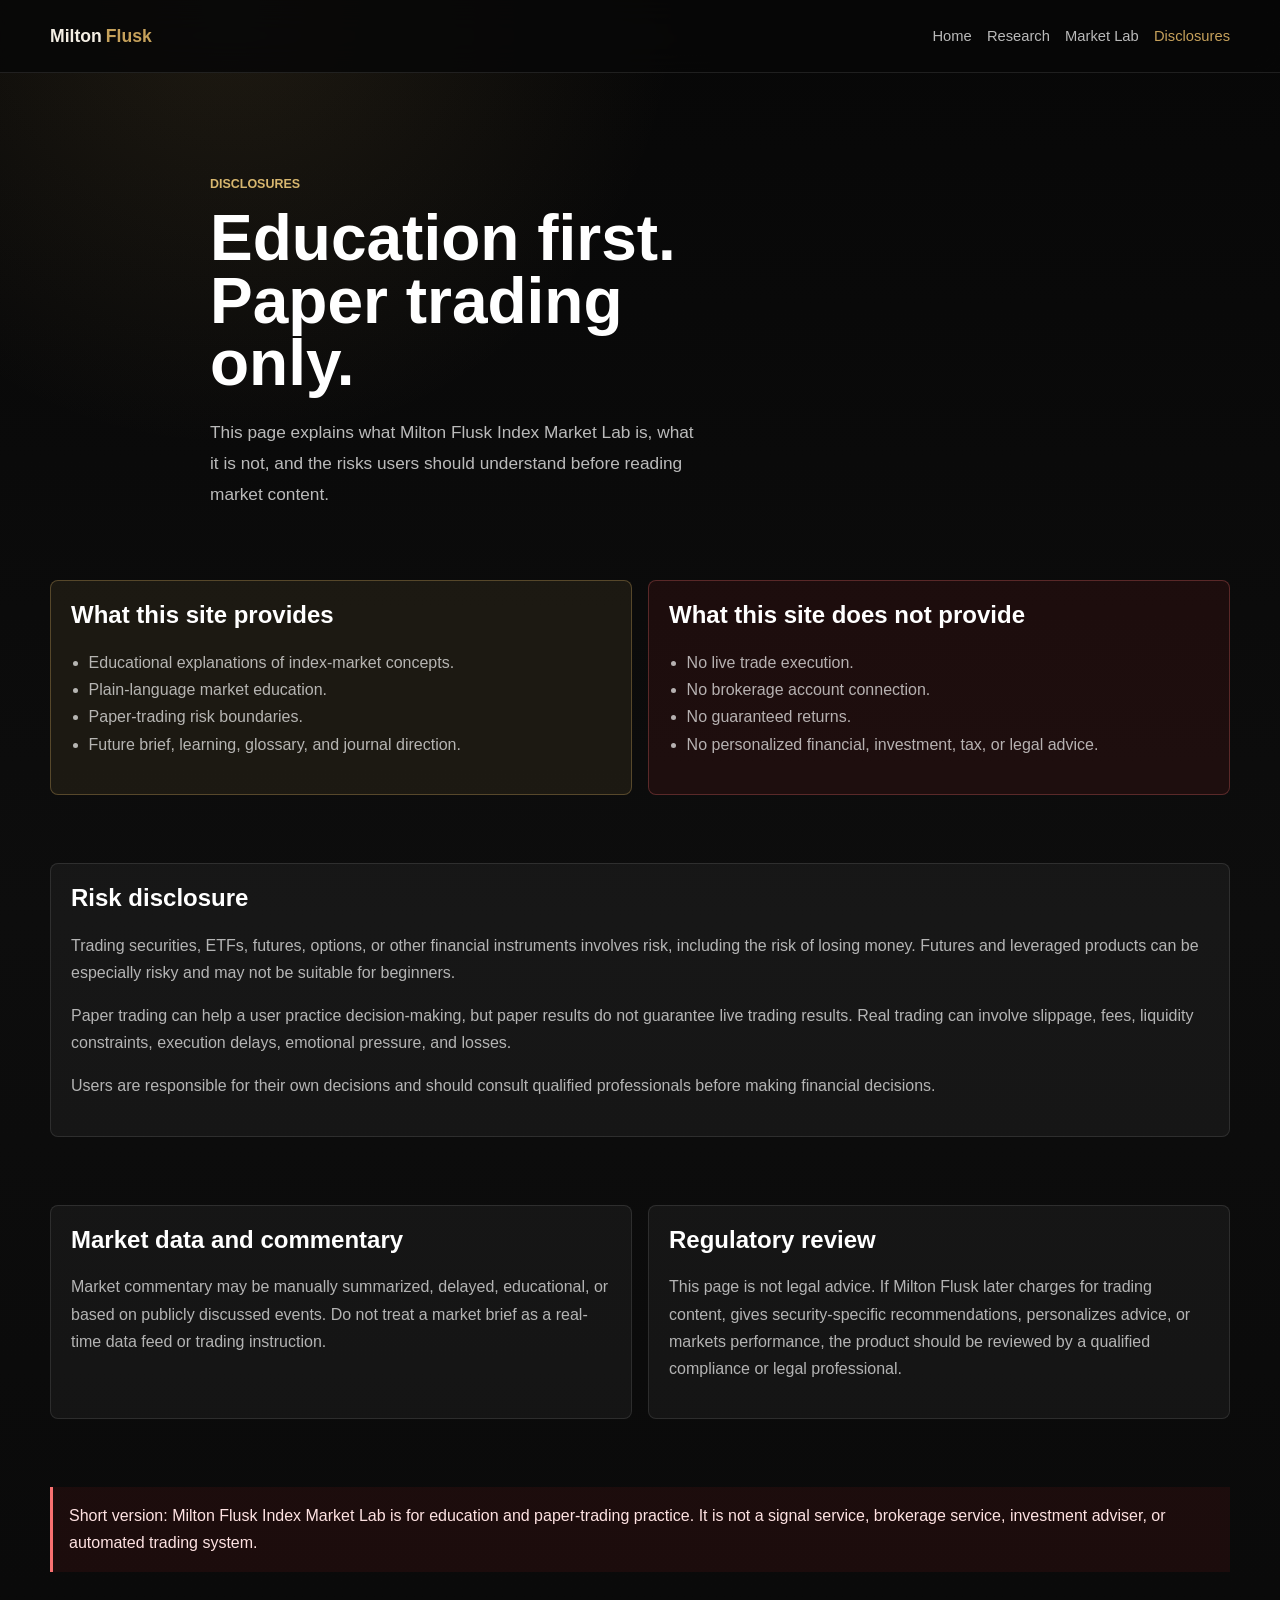
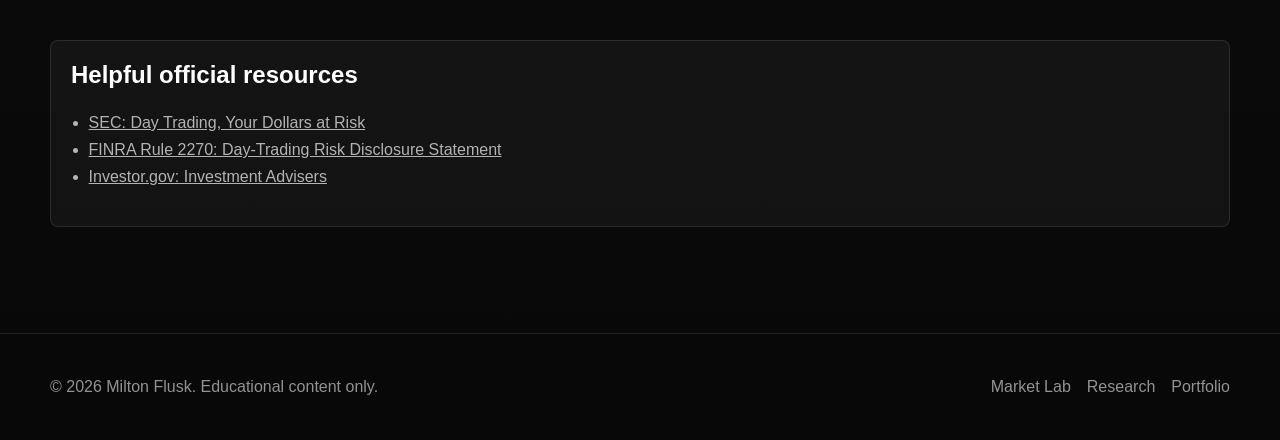
==== disclosures/index.html @ e3eb8517 "Add phase 1 brand, research, and market lab pages" ====
<!DOCTYPE html>
<html lang="en">

<head>
    <meta charset="UTF-8" />
    <meta name="viewport" content="width=device-width, initial-scale=1.0" />
    <title>Disclosures | Milton Flusk</title>
    <meta name="description"
        content="Education, risk, paper-trading, and investment-advice disclosures for Milton Flusk Index Market Lab." />
    <link rel="stylesheet" href="../css/style.css" />
</head>

<body class="trading-body">
    <header class="trading-header">
        <div class="trading-shell trading-nav">
            <a class="trading-brand" href="../index.html">Milton<span>Flusk</span></a>
            <nav class="trading-links" aria-label="Index Market Lab navigation">
                <a href="../index.html">Home</a>
                <a href="../research/index.html">Research</a>
                <a href="../market-lab/index.html">Market Lab</a>
                <a href="../disclosures/index.html" aria-current="page">Disclosures</a>
            </nav>
        </div>
    </header>

    <main class="trading-main">
        <section class="trading-shell trading-hero trading-hero-single">
            <div>
                <p class="eyebrow">Disclosures</p>
                <h1 class="trading-title">Education first. Paper trading only.</h1>
                <p class="trading-subtitle">
                    This page explains what Milton Flusk Index Market Lab is, what it is not, and the risks users
                    should understand before reading market content.
                </p>
            </div>
        </section>

        <section class="trading-shell trade-section">
            <div class="trade-grid two">
                <article class="trade-panel accent">
                    <h2>What this site provides</h2>
                    <ul>
                        <li>Educational explanations of index-market concepts.</li>
                        <li>Plain-language market education.</li>
                        <li>Paper-trading risk boundaries.</li>
                        <li>Future brief, learning, glossary, and journal direction.</li>
                    </ul>
                </article>

                <article class="trade-panel red">
                    <h2>What this site does not provide</h2>
                    <ul>
                        <li>No live trade execution.</li>
                        <li>No brokerage account connection.</li>
                        <li>No guaranteed returns.</li>
                        <li>No personalized financial, investment, tax, or legal advice.</li>
                    </ul>
                </article>
            </div>
        </section>

        <section class="trading-shell trade-section">
            <div class="trade-panel">
                <h2>Risk disclosure</h2>
                <p>
                    Trading securities, ETFs, futures, options, or other financial instruments involves risk, including
                    the risk of losing money. Futures and leveraged products can be especially risky and may not be
                    suitable for beginners.
                </p>
                <p>
                    Paper trading can help a user practice decision-making, but paper results do not guarantee live
                    trading results. Real trading can involve slippage, fees, liquidity constraints, execution delays,
                    emotional pressure, and losses.
                </p>
                <p>
                    Users are responsible for their own decisions and should consult qualified professionals before
                    making financial decisions.
                </p>
            </div>
        </section>

        <section class="trading-shell trade-section">
            <div class="trade-grid two">
                <article class="trade-panel">
                    <h2>Market data and commentary</h2>
                    <p>
                        Market commentary may be manually summarized, delayed, educational, or based on publicly
                        discussed events. Do not treat a market brief as a real-time data feed or trading instruction.
                    </p>
                </article>

                <article class="trade-panel">
                    <h2>Regulatory review</h2>
                    <p>
                        This page is not legal advice. If Milton Flusk later charges for trading content, gives
                        security-specific recommendations, personalizes advice, or markets performance, the product
                        should be reviewed by a qualified compliance or legal professional.
                    </p>
                </article>
            </div>
        </section>

        <section class="trading-shell trade-section">
            <div class="risk-note">
                Short version: Milton Flusk Index Market Lab is for education and paper-trading practice. It is not a
                signal service, brokerage service, investment adviser, or automated trading system.
            </div>
        </section>

        <section class="trading-shell trade-section">
            <div class="trade-panel">
                <h2>Helpful official resources</h2>
                <ul>
                    <li><a href="https://www.sec.gov/about/reports-publications/investor-publications/day-trading-your-dollars-at-risk" target="_blank" rel="noreferrer">SEC: Day Trading, Your Dollars at Risk</a></li>
                    <li><a href="https://www.finra.org/rules-guidance/rulebooks/finra-rules/2270" target="_blank" rel="noreferrer">FINRA Rule 2270: Day-Trading Risk Disclosure Statement</a></li>
                    <li><a href="https://www.investor.gov/introduction-investing/getting-started/working-investment-professional/investment-advisers" target="_blank" rel="noreferrer">Investor.gov: Investment Advisers</a></li>
                </ul>
            </div>
        </section>
    </main>

    <footer class="trading-footer">
        <div class="trading-shell trading-footer-inner">
            <p>© 2026 Milton Flusk. Educational content only.</p>
            <nav aria-label="Footer navigation">
                <a href="../market-lab/index.html">Market Lab</a>
                <a href="../research/index.html">Research</a>
                <a href="../portfolio/index.html">Portfolio</a>
            </nav>
        </div>
    </footer>

    <script src="../js/script.js"></script>
</body>

</html>
---- css/style.css ----
/* Milton Flusk Website - Shared Styles */

:root {
    --gold: #c6a15b;
    --gold-light: #d8b76f;
    --black: #0b0b0b;
    --dark: #101010;
}

* {
    box-sizing: border-box;
}

html {
    scroll-behavior: smooth;
}

body {
    font-family: "Inter", Arial, sans-serif;
}

/* Better text selection */
::selection {
    background: var(--gold);
    color: #000;
}

/* Links */
a {
    transition: 0.2s ease;
}

/* Form fields */
input,
textarea,
select {
    font-family: inherit;
}

input::placeholder,
textarea::placeholder {
    color: rgba(255, 255, 255, 0.35);
}

/* Focus state */
input:focus,
textarea:focus,
select:focus {
    box-shadow: 0 0 0 3px rgba(198, 161, 91, 0.15);
}

/* Simple fade-in animation */
.fade-in {
    opacity: 0;
    transform: translateY(20px);
    transition: 0.7s ease;
}

.fade-in.show {
    opacity: 1;
    transform: translateY(0);
}

/* Mobile spacing helper */
@media (max-width: 768px) {
    h1 {
        font-size: 2.5rem !important;
        line-height: 1.1 !important;
    }

    h2 {
        font-size: 2rem !important;
        line-height: 1.15 !important;
    }

    header nav {
        display: none;
    }
}

#chatbot {
    position: fixed;
    right: 22px;
    bottom: 22px;
    z-index: 9999;
    font-family: 'DM Sans', sans-serif;
}

#chatbotToggle {
    background: var(--gold);
    color: #000;
    border: none;
    padding: 0.85rem 1.2rem;
    font-weight: 700;
    letter-spacing: 0.08em;
    text-transform: uppercase;
    cursor: pointer;
}

#chatbotBox {
    display: none;
    width: 330px;
    height: 430px;
    margin-bottom: 12px;
    background: #080808;
    border: 1px solid rgba(198, 161, 91, 0.35);
}

#chatbotBox.open {
    display: flex;
    flex-direction: column;
}

#chatbotHeader {
    padding: 1rem;
    background: rgba(198, 161, 91, 0.12);
    color: var(--gold);
    font-weight: 700;
}

#chatbotMessages {
    flex: 1;
    padding: 1rem;
    overflow-y: auto;
    font-size: 0.85rem;
    line-height: 1.6;
    color: rgba(255, 255, 255, 0.75);
}

#chatbotInputArea {
    display: flex;
    border-top: 1px solid rgba(255, 255, 255, 0.08);
}

#chatbotInput {
    flex: 1;
    padding: 0.85rem;
    background: #111;
    border: none;
    color: #fff;
    outline: none;
}

#chatbotSend {
    background: var(--gold);
    color: #000;
    border: none;
    padding: 0 1rem;
    font-weight: 700;
    cursor: pointer;
}

/* Research, Market Lab, and disclosure pages */
.trading-body {
    min-height: 100vh;
    margin: 0;
    background:
        radial-gradient(circle at 18% 0%, rgba(198, 161, 91, 0.12), transparent 28rem),
        linear-gradient(180deg, #070707 0%, #0d0d0d 45%, #080808 100%);
    color: #f4efe4;
    font-family: "Inter", "DM Sans", Arial, sans-serif;
}

.trading-body a {
    color: inherit;
}

.trading-shell {
    width: min(1180px, calc(100% - 32px));
    margin: 0 auto;
}

.trading-header {
    position: sticky;
    top: 0;
    z-index: 50;
    border-bottom: 1px solid rgba(255, 255, 255, 0.1);
    background: rgba(7, 7, 7, 0.88);
    backdrop-filter: blur(16px);
}

.trading-nav {
    display: flex;
    align-items: center;
    justify-content: space-between;
    min-height: 72px;
    gap: 1.5rem;
}

.trading-brand {
    display: inline-flex;
    align-items: baseline;
    gap: 0.25rem;
    color: #fff;
    font-size: 1.1rem;
    font-weight: 800;
    text-decoration: none;
}

.trading-brand span {
    color: var(--gold);
}

.trading-links {
    display: flex;
    flex-wrap: wrap;
    justify-content: flex-end;
    gap: 0.95rem;
    color: rgba(255, 255, 255, 0.72);
    font-size: 0.92rem;
}

.trading-links a {
    text-decoration: none;
}

.trading-links a:hover,
.trading-links a[aria-current="page"] {
    color: var(--gold);
}

.trading-main {
    padding: 56px 0 72px;
}

.trading-hero {
    display: grid;
    grid-template-columns: minmax(0, 1.2fr) minmax(320px, 0.8fr);
    gap: 2rem;
    align-items: stretch;
    padding: 48px 0 36px;
}

.trading-hero-single {
    max-width: 860px;
}

.eyebrow {
    margin: 0 0 1rem;
    color: var(--gold-light);
    font-size: 0.78rem;
    font-weight: 800;
    text-transform: uppercase;
}

.trading-title {
    margin: 0;
    max-width: 900px;
    color: #fff;
    font-size: clamp(2.6rem, 5vw, 5.4rem);
    line-height: 0.98;
}

.trading-subtitle {
    margin: 1.35rem 0 0;
    max-width: 720px;
    color: rgba(255, 255, 255, 0.72);
    font-size: 1.08rem;
    line-height: 1.8;
}

.trading-actions {
    display: flex;
    flex-wrap: wrap;
    gap: 0.85rem;
    margin-top: 1.8rem;
}

.trade-button,
.trade-button-secondary,
.trade-button-danger {
    display: inline-flex;
    align-items: center;
    justify-content: center;
    min-height: 44px;
    padding: 0.85rem 1.15rem;
    border-radius: 8px;
    font-weight: 800;
    text-decoration: none;
    border: 1px solid transparent;
    cursor: pointer;
}

.trade-button {
    background: var(--gold);
    color: #050505;
}

.trade-button:hover {
    background: var(--gold-light);
}

.trade-button-secondary {
    border-color: rgba(255, 255, 255, 0.18);
    color: #fff;
    background: rgba(255, 255, 255, 0.04);
}

.trade-button-secondary:hover {
    border-color: var(--gold);
    color: var(--gold-light);
}

.trade-button-danger {
    border-color: rgba(248, 113, 113, 0.35);
    color: #fecaca;
    background: rgba(127, 29, 29, 0.2);
}

.trade-section {
    padding: 34px 0;
}

.section-heading {
    display: flex;
    align-items: end;
    justify-content: space-between;
    gap: 1rem;
    margin-bottom: 1.1rem;
}

.section-heading h2 {
    margin: 0;
    color: #fff;
    font-size: clamp(1.7rem, 3vw, 2.5rem);
}

.section-heading p,
.muted {
    color: rgba(255, 255, 255, 0.62);
}

.trade-grid {
    display: grid;
    gap: 1rem;
}

.trade-grid.two {
    grid-template-columns: repeat(2, minmax(0, 1fr));
}

.trade-grid.three {
    grid-template-columns: repeat(3, minmax(0, 1fr));
}

.trade-grid.four {
    grid-template-columns: repeat(4, minmax(0, 1fr));
}

.trade-panel {
    border: 1px solid rgba(255, 255, 255, 0.1);
    border-radius: 8px;
    background: rgba(255, 255, 255, 0.045);
    padding: 1.25rem;
}

.trade-panel h2,
.trade-panel h3 {
    margin-top: 0;
    color: #fff;
}

.trade-panel p,
.trade-panel li {
    color: rgba(255, 255, 255, 0.68);
    line-height: 1.7;
}

.trade-panel ul,
.trade-panel ol {
    padding-left: 1.1rem;
}

.trade-panel.accent {
    border-color: rgba(198, 161, 91, 0.34);
    background: rgba(198, 161, 91, 0.09);
}

.trade-panel.green {
    border-color: rgba(74, 222, 128, 0.28);
    background: rgba(20, 83, 45, 0.16);
}

.trade-panel.red {
    border-color: rgba(248, 113, 113, 0.28);
    background: rgba(127, 29, 29, 0.16);
}

.stat-strip {
    display: grid;
    grid-template-columns: repeat(4, minmax(0, 1fr));
    gap: 1rem;
    margin-top: 1rem;
}

.stat-tile {
    border-left: 3px solid var(--gold);
    background: rgba(255, 255, 255, 0.045);
    padding: 1rem;
}

.stat-tile strong {
    display: block;
    color: #fff;
    font-size: 1.35rem;
}

.stat-tile span {
    color: rgba(255, 255, 255, 0.62);
    font-size: 0.88rem;
}

.status-chip {
    display: inline-flex;
    align-items: center;
    min-height: 30px;
    padding: 0.3rem 0.65rem;
    border-radius: 999px;
    background: rgba(198, 161, 91, 0.16);
    color: var(--gold-light);
    font-size: 0.82rem;
    font-weight: 800;
}

.status-chip.green {
    background: rgba(22, 101, 52, 0.3);
    color: #bbf7d0;
}

.status-chip.red {
    background: rgba(127, 29, 29, 0.3);
    color: #fecaca;
}

.risk-note {
    border-left: 3px solid #f87171;
    background: rgba(127, 29, 29, 0.16);
    color: #fee2e2;
    padding: 1rem;
    line-height: 1.65;
}

.field-group {
    display: grid;
    gap: 0.45rem;
}

.field-group.full {
    grid-column: 1 / -1;
}

.field-group label {
    color: rgba(255, 255, 255, 0.76);
    font-weight: 800;
}

.field-group input,
.field-group select,
.field-group textarea {
    width: 100%;
    border: 1px solid rgba(255, 255, 255, 0.14);
    border-radius: 8px;
    background: rgba(0, 0, 0, 0.24);
    color: #fff;
    padding: 0.85rem 0.95rem;
    outline: none;
}

.field-group textarea {
    min-height: 108px;
    resize: vertical;
}

.field-group input:focus,
.field-group select:focus,
.field-group textarea:focus {
    border-color: var(--gold);
    box-shadow: 0 0 0 3px rgba(198, 161, 91, 0.16);
}

.trading-footer {
    border-top: 1px solid rgba(255, 255, 255, 0.1);
    padding: 28px 0;
    color: rgba(255, 255, 255, 0.56);
}

.trading-footer-inner {
    display: flex;
    flex-wrap: wrap;
    align-items: center;
    justify-content: space-between;
    gap: 1rem;
}

.trading-footer nav {
    display: flex;
    flex-wrap: wrap;
    gap: 1rem;
}

.trading-footer a {
    text-decoration: none;
}

.trading-footer a:hover {
    color: var(--gold-light);
}

@media (max-width: 920px) {
    .trading-hero,
    .trade-grid.two,
    .trade-grid.three,
    .trade-grid.four,
    .stat-strip {
        grid-template-columns: 1fr;
    }

    .trading-nav {
        align-items: flex-start;
        flex-direction: column;
        padding: 1rem 0;
    }

    .trading-links {
        justify-content: flex-start;
    }
}

@media (max-width: 640px) {
    .trading-shell {
        width: min(100% - 22px, 1180px);
    }

    .trading-title {
        font-size: 2.45rem;
    }

    .section-heading {
        align-items: flex-start;
        flex-direction: column;
    }

}
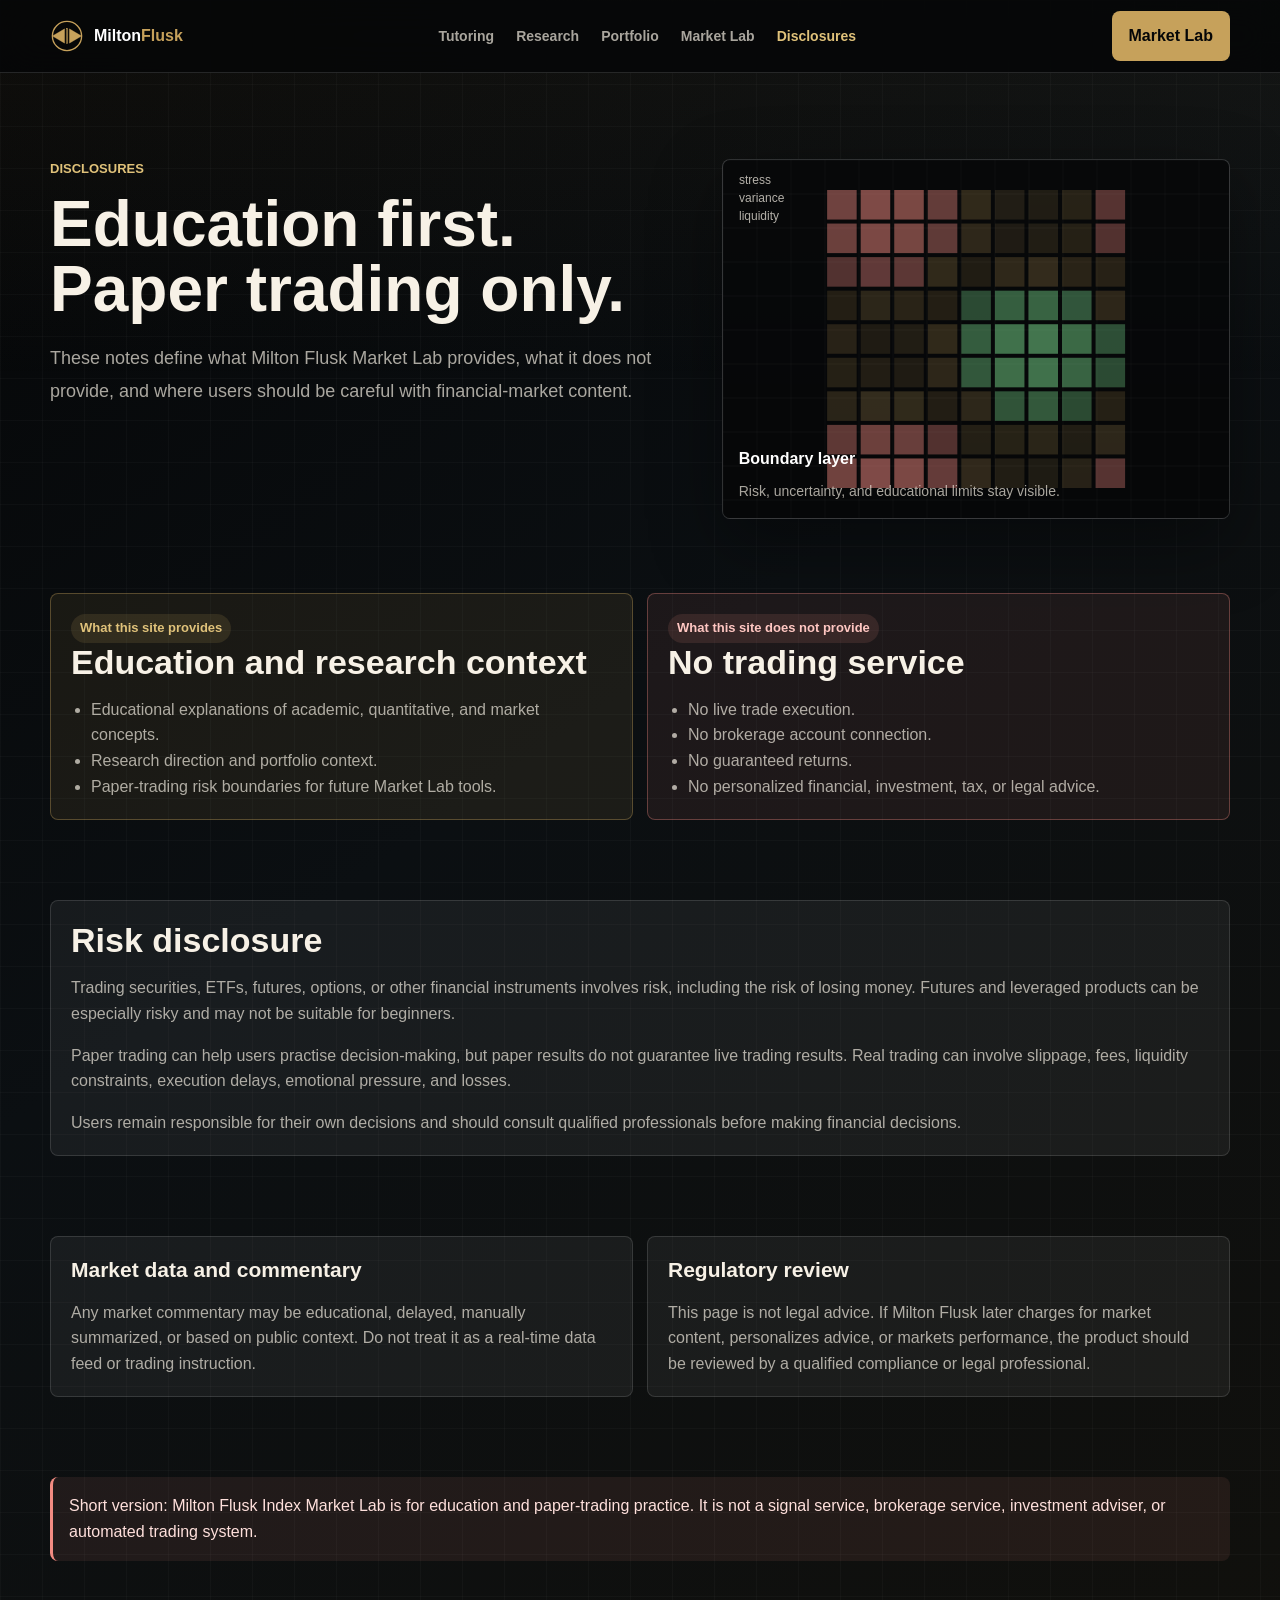
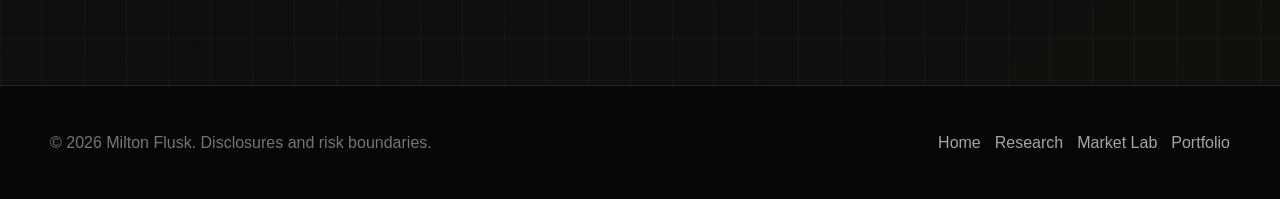
==== commit 1dfe3c2a: "Redesign site with live quant graphics" ====
--- a/disclosures/index.html
+++ b/disclosures/index.html
@@ -10,45 +10,64 @@
     <link rel="stylesheet" href="../css/style.css" />
 </head>
 
-<body class="trading-body">
-    <header class="trading-header">
-        <div class="trading-shell trading-nav">
-            <a class="trading-brand" href="../index.html">Milton<span>Flusk</span></a>
-            <nav class="trading-links" aria-label="Index Market Lab navigation">
-                <a href="../index.html">Home</a>
+<body>
+    <header class="site-header">
+        <div class="shell site-nav">
+            <a class="brand" href="../index.html" aria-label="Milton Flusk home">
+                <svg class="brand-mark" viewBox="0 0 100 100" aria-hidden="true" focusable="false">
+                    <circle class="mark-ring" cx="50" cy="50" r="43"></circle>
+                    <polygon class="mark-left" points="7,50 43,29 43,71"></polygon>
+                    <polygon class="mark-right" points="93,50 57,29 57,71"></polygon>
+                    <rect class="mark-line" x="49" y="27" width="2.5" height="46"></rect>
+                </svg>
+                <span>Milton<span>Flusk</span></span>
+            </a>
+            <nav class="nav-links" data-nav-links aria-label="Primary navigation">
+                <a href="../tutoring/index.html">Tutoring</a>
                 <a href="../research/index.html">Research</a>
+                <a href="../portfolio/index.html">Portfolio</a>
                 <a href="../market-lab/index.html">Market Lab</a>
                 <a href="../disclosures/index.html" aria-current="page">Disclosures</a>
             </nav>
+            <a class="nav-cta" href="../market-lab/index.html">Market Lab</a>
+            <button class="mobile-toggle" type="button" data-mobile-toggle aria-expanded="false"
+                aria-label="Toggle navigation"><span></span><span></span><span></span></button>
         </div>
     </header>
 
-    <main class="trading-main">
-        <section class="trading-shell trading-hero trading-hero-single">
-            <div>
+    <main class="page-main">
+        <section class="shell hero compact">
+            <div class="hero-copy">
                 <p class="eyebrow">Disclosures</p>
-                <h1 class="trading-title">Education first. Paper trading only.</h1>
-                <p class="trading-subtitle">
-                    This page explains what Milton Flusk Index Market Lab is, what it is not, and the risks users
-                    should understand before reading market content.
+                <h1>Education first. Paper trading only.</h1>
+                <p class="lead">
+                    These notes define what Milton Flusk Market Lab provides, what it does not provide, and where users
+                    should be careful with financial-market content.
                 </p>
+            </div>
+            <div class="graphic-panel" aria-label="Animated disclosure risk graphic">
+                <canvas data-live-graphic="risk"></canvas>
+                <div class="graphic-overlay">
+                    <p class="graphic-title">Boundary layer</p>
+                    <p class="graphic-caption">Risk, uncertainty, and educational limits stay visible.</p>
+                </div>
             </div>
         </section>
 
-        <section class="trading-shell trade-section">
-            <div class="trade-grid two">
-                <article class="trade-panel accent">
-                    <h2>What this site provides</h2>
+        <section class="shell section">
+            <div class="grid two">
+                <article class="panel accent">
+                    <span class="tag">What this site provides</span>
+                    <h2>Education and research context</h2>
                     <ul>
-                        <li>Educational explanations of index-market concepts.</li>
-                        <li>Plain-language market education.</li>
-                        <li>Paper-trading risk boundaries.</li>
-                        <li>Future brief, learning, glossary, and journal direction.</li>
+                        <li>Educational explanations of academic, quantitative, and market concepts.</li>
+                        <li>Research direction and portfolio context.</li>
+                        <li>Paper-trading risk boundaries for future Market Lab tools.</li>
                     </ul>
                 </article>
-
-                <article class="trade-panel red">
-                    <h2>What this site does not provide</h2>
+                <article class="panel red">
+                    <span class="tag red">What this site does not provide</span>
+                    <h2>No trading service</h2>
                     <ul>
                         <li>No live trade execution.</li>
                         <li>No brokerage account connection.</li>
@@ -59,8 +78,8 @@
             </div>
         </section>
 
-        <section class="trading-shell trade-section">
-            <div class="trade-panel">
+        <section class="shell section">
+            <div class="panel">
                 <h2>Risk disclosure</h2>
                 <p>
                     Trading securities, ETFs, futures, options, or other financial instruments involves risk, including
@@ -68,63 +87,52 @@
                     suitable for beginners.
                 </p>
                 <p>
-                    Paper trading can help a user practice decision-making, but paper results do not guarantee live
+                    Paper trading can help users practise decision-making, but paper results do not guarantee live
                     trading results. Real trading can involve slippage, fees, liquidity constraints, execution delays,
                     emotional pressure, and losses.
                 </p>
                 <p>
-                    Users are responsible for their own decisions and should consult qualified professionals before
+                    Users remain responsible for their own decisions and should consult qualified professionals before
                     making financial decisions.
                 </p>
             </div>
         </section>
 
-        <section class="trading-shell trade-section">
-            <div class="trade-grid two">
-                <article class="trade-panel">
-                    <h2>Market data and commentary</h2>
+        <section class="shell section">
+            <div class="grid two">
+                <article class="panel">
+                    <h3>Market data and commentary</h3>
                     <p>
-                        Market commentary may be manually summarized, delayed, educational, or based on publicly
-                        discussed events. Do not treat a market brief as a real-time data feed or trading instruction.
+                        Any market commentary may be educational, delayed, manually summarized, or based on public
+                        context. Do not treat it as a real-time data feed or trading instruction.
                     </p>
                 </article>
-
-                <article class="trade-panel">
-                    <h2>Regulatory review</h2>
+                <article class="panel">
+                    <h3>Regulatory review</h3>
                     <p>
-                        This page is not legal advice. If Milton Flusk later charges for trading content, gives
-                        security-specific recommendations, personalizes advice, or markets performance, the product
-                        should be reviewed by a qualified compliance or legal professional.
+                        This page is not legal advice. If Milton Flusk later charges for market content, personalizes
+                        advice, or markets performance, the product should be reviewed by a qualified compliance or
+                        legal professional.
                     </p>
                 </article>
             </div>
         </section>
 
-        <section class="trading-shell trade-section">
-            <div class="risk-note">
+        <section class="shell section">
+            <div class="notice">
                 Short version: Milton Flusk Index Market Lab is for education and paper-trading practice. It is not a
                 signal service, brokerage service, investment adviser, or automated trading system.
             </div>
         </section>
-
-        <section class="trading-shell trade-section">
-            <div class="trade-panel">
-                <h2>Helpful official resources</h2>
-                <ul>
-                    <li><a href="https://www.sec.gov/about/reports-publications/investor-publications/day-trading-your-dollars-at-risk" target="_blank" rel="noreferrer">SEC: Day Trading, Your Dollars at Risk</a></li>
-                    <li><a href="https://www.finra.org/rules-guidance/rulebooks/finra-rules/2270" target="_blank" rel="noreferrer">FINRA Rule 2270: Day-Trading Risk Disclosure Statement</a></li>
-                    <li><a href="https://www.investor.gov/introduction-investing/getting-started/working-investment-professional/investment-advisers" target="_blank" rel="noreferrer">Investor.gov: Investment Advisers</a></li>
-                </ul>
-            </div>
-        </section>
     </main>
 
-    <footer class="trading-footer">
-        <div class="trading-shell trading-footer-inner">
-            <p>© 2026 Milton Flusk. Educational content only.</p>
-            <nav aria-label="Footer navigation">
+    <footer class="site-footer">
+        <div class="shell footer-inner">
+            <p>© 2026 Milton Flusk. Disclosures and risk boundaries.</p>
+            <nav class="footer-links" aria-label="Footer navigation">
+                <a href="../index.html">Home</a>
+                <a href="../research/index.html">Research</a>
                 <a href="../market-lab/index.html">Market Lab</a>
-                <a href="../research/index.html">Research</a>
                 <a href="../portfolio/index.html">Portfolio</a>
             </nav>
         </div>
--- a/css/style.css
+++ b/css/style.css
@@ -1,10 +1,23 @@
-/* Milton Flusk Website - Shared Styles */
+/* Milton Flusk Website - Unified Quant Brand System */
 
 :root {
+    --ink: #050607;
+    --ink-2: #0b0f12;
+    --panel: rgba(255, 255, 255, 0.055);
+    --panel-2: rgba(255, 255, 255, 0.085);
+    --line: rgba(255, 255, 255, 0.13);
+    --line-strong: rgba(198, 161, 91, 0.42);
+    --text: #f7f1e6;
+    --muted: rgba(247, 241, 230, 0.68);
+    --soft: rgba(247, 241, 230, 0.48);
     --gold: #c6a15b;
-    --gold-light: #d8b76f;
-    --black: #0b0b0b;
-    --dark: #101010;
+    --gold-2: #e0c27a;
+    --teal: #64d2c8;
+    --green: #7ddf91;
+    --red: #f28b82;
+    --blue: #8ab4f8;
+    --radius: 8px;
+    --shadow: 0 24px 70px rgba(0, 0, 0, 0.38);
 }
 
 * {
@@ -16,528 +29,779 @@
 }
 
 body {
-    font-family: "Inter", Arial, sans-serif;
-}
-
-/* Better text selection */
+    margin: 0;
+    min-height: 100vh;
+    background:
+        linear-gradient(rgba(255, 255, 255, 0.024) 1px, transparent 1px),
+        linear-gradient(90deg, rgba(255, 255, 255, 0.024) 1px, transparent 1px),
+        linear-gradient(145deg, #050607 0%, #0b0f12 42%, #11100c 100%);
+    background-size: 42px 42px, 42px 42px, auto;
+    color: var(--text);
+    font-family: Inter, "DM Sans", Arial, sans-serif;
+    line-height: 1.6;
+    overflow-x: hidden;
+}
+
+body::before {
+    content: "";
+    position: fixed;
+    inset: 0;
+    pointer-events: none;
+    background: linear-gradient(180deg, rgba(198, 161, 91, 0.06), transparent 24rem);
+    z-index: -1;
+}
+
 ::selection {
     background: var(--gold);
-    color: #000;
-}
-
-/* Links */
+    color: #050607;
+}
+
 a {
-    transition: 0.2s ease;
-}
-
-/* Form fields */
+    color: inherit;
+    transition: color 0.2s ease, border-color 0.2s ease, background 0.2s ease, transform 0.2s ease;
+}
+
+button,
 input,
 textarea,
 select {
-    font-family: inherit;
-}
-
-input::placeholder,
-textarea::placeholder {
-    color: rgba(255, 255, 255, 0.35);
-}
-
-/* Focus state */
-input:focus,
-textarea:focus,
-select:focus {
-    box-shadow: 0 0 0 3px rgba(198, 161, 91, 0.15);
-}
-
-/* Simple fade-in animation */
-.fade-in {
-    opacity: 0;
-    transform: translateY(20px);
-    transition: 0.7s ease;
-}
-
-.fade-in.show {
-    opacity: 1;
-    transform: translateY(0);
-}
-
-/* Mobile spacing helper */
-@media (max-width: 768px) {
-    h1 {
-        font-size: 2.5rem !important;
-        line-height: 1.1 !important;
-    }
-
-    h2 {
-        font-size: 2rem !important;
-        line-height: 1.15 !important;
-    }
-
-    header nav {
-        display: none;
-    }
-}
-
-#chatbot {
-    position: fixed;
-    right: 22px;
-    bottom: 22px;
-    z-index: 9999;
-    font-family: 'DM Sans', sans-serif;
-}
-
-#chatbotToggle {
-    background: var(--gold);
-    color: #000;
-    border: none;
-    padding: 0.85rem 1.2rem;
-    font-weight: 700;
-    letter-spacing: 0.08em;
-    text-transform: uppercase;
-    cursor: pointer;
-}
-
-#chatbotBox {
-    display: none;
-    width: 330px;
-    height: 430px;
-    margin-bottom: 12px;
-    background: #080808;
-    border: 1px solid rgba(198, 161, 91, 0.35);
-}
-
-#chatbotBox.open {
-    display: flex;
-    flex-direction: column;
-}
-
-#chatbotHeader {
-    padding: 1rem;
-    background: rgba(198, 161, 91, 0.12);
-    color: var(--gold);
-    font-weight: 700;
-}
-
-#chatbotMessages {
-    flex: 1;
-    padding: 1rem;
-    overflow-y: auto;
-    font-size: 0.85rem;
-    line-height: 1.6;
-    color: rgba(255, 255, 255, 0.75);
-}
-
-#chatbotInputArea {
-    display: flex;
-    border-top: 1px solid rgba(255, 255, 255, 0.08);
-}
-
-#chatbotInput {
-    flex: 1;
-    padding: 0.85rem;
-    background: #111;
-    border: none;
-    color: #fff;
-    outline: none;
-}
-
-#chatbotSend {
-    background: var(--gold);
-    color: #000;
-    border: none;
-    padding: 0 1rem;
-    font-weight: 700;
-    cursor: pointer;
-}
-
-/* Research, Market Lab, and disclosure pages */
-.trading-body {
-    min-height: 100vh;
-    margin: 0;
-    background:
-        radial-gradient(circle at 18% 0%, rgba(198, 161, 91, 0.12), transparent 28rem),
-        linear-gradient(180deg, #070707 0%, #0d0d0d 45%, #080808 100%);
-    color: #f4efe4;
-    font-family: "Inter", "DM Sans", Arial, sans-serif;
-}
-
-.trading-body a {
-    color: inherit;
-}
-
-.trading-shell {
+    font: inherit;
+}
+
+img,
+canvas {
+    max-width: 100%;
+}
+
+.shell {
     width: min(1180px, calc(100% - 32px));
     margin: 0 auto;
 }
 
-.trading-header {
+.site-header {
     position: sticky;
     top: 0;
-    z-index: 50;
-    border-bottom: 1px solid rgba(255, 255, 255, 0.1);
-    background: rgba(7, 7, 7, 0.88);
-    backdrop-filter: blur(16px);
-}
-
-.trading-nav {
+    z-index: 80;
+    border-bottom: 1px solid var(--line);
+    background: rgba(5, 6, 7, 0.86);
+    backdrop-filter: blur(18px);
+}
+
+.site-nav {
+    min-height: 72px;
     display: flex;
     align-items: center;
     justify-content: space-between;
-    min-height: 72px;
-    gap: 1.5rem;
-}
-
-.trading-brand {
+    gap: 20px;
+}
+
+.brand {
     display: inline-flex;
-    align-items: baseline;
-    gap: 0.25rem;
+    align-items: center;
+    gap: 10px;
+    text-decoration: none;
+    font-weight: 850;
     color: #fff;
-    font-size: 1.1rem;
-    font-weight: 800;
+}
+
+.brand-mark {
+    width: 34px;
+    height: 34px;
+    flex: 0 0 34px;
+}
+
+.brand-mark .mark-ring {
+    fill: transparent;
+    stroke: var(--gold);
+    stroke-width: 4;
+}
+
+.brand-mark .mark-left,
+.brand-mark .mark-right,
+.brand-mark .mark-line {
+    fill: var(--gold);
+    stroke: var(--gold);
+}
+
+.brand span span {
+    color: var(--gold);
+}
+
+.nav-links {
+    display: flex;
+    align-items: center;
+    justify-content: flex-end;
+    gap: 14px;
+    flex-wrap: wrap;
+}
+
+.nav-links a {
+    color: var(--muted);
     text-decoration: none;
-}
-
-.trading-brand span {
-    color: var(--gold);
-}
-
-.trading-links {
-    display: flex;
-    flex-wrap: wrap;
-    justify-content: flex-end;
-    gap: 0.95rem;
-    color: rgba(255, 255, 255, 0.72);
-    font-size: 0.92rem;
-}
-
-.trading-links a {
-    text-decoration: none;
-}
-
-.trading-links a:hover,
-.trading-links a[aria-current="page"] {
-    color: var(--gold);
-}
-
-.trading-main {
-    padding: 56px 0 72px;
-}
-
-.trading-hero {
-    display: grid;
-    grid-template-columns: minmax(0, 1.2fr) minmax(320px, 0.8fr);
-    gap: 2rem;
-    align-items: stretch;
-    padding: 48px 0 36px;
-}
-
-.trading-hero-single {
-    max-width: 860px;
-}
-
-.eyebrow {
-    margin: 0 0 1rem;
-    color: var(--gold-light);
-    font-size: 0.78rem;
-    font-weight: 800;
-    text-transform: uppercase;
-}
-
-.trading-title {
-    margin: 0;
-    max-width: 900px;
-    color: #fff;
-    font-size: clamp(2.6rem, 5vw, 5.4rem);
-    line-height: 0.98;
-}
-
-.trading-subtitle {
-    margin: 1.35rem 0 0;
-    max-width: 720px;
-    color: rgba(255, 255, 255, 0.72);
-    font-size: 1.08rem;
-    line-height: 1.8;
-}
-
-.trading-actions {
-    display: flex;
-    flex-wrap: wrap;
-    gap: 0.85rem;
-    margin-top: 1.8rem;
-}
-
-.trade-button,
-.trade-button-secondary,
-.trade-button-danger {
+    font-size: 14px;
+    font-weight: 700;
+    letter-spacing: 0;
+    padding: 8px 4px;
+}
+
+.nav-links a:hover,
+.nav-links a[aria-current="page"] {
+    color: var(--gold-2);
+}
+
+.nav-cta,
+.btn,
+.btn-secondary,
+.btn-danger {
     display: inline-flex;
     align-items: center;
     justify-content: center;
     min-height: 44px;
-    padding: 0.85rem 1.15rem;
-    border-radius: 8px;
-    font-weight: 800;
+    border-radius: var(--radius);
+    padding: 11px 16px;
     text-decoration: none;
+    font-weight: 850;
     border: 1px solid transparent;
     cursor: pointer;
 }
 
-.trade-button {
+.nav-cta,
+.btn {
     background: var(--gold);
-    color: #050505;
-}
-
-.trade-button:hover {
-    background: var(--gold-light);
-}
-
-.trade-button-secondary {
-    border-color: rgba(255, 255, 255, 0.18);
+    color: #050607;
+}
+
+.nav-cta:hover,
+.btn:hover {
+    background: var(--gold-2);
+    transform: translateY(-1px);
+}
+
+.btn-secondary {
+    color: var(--text);
+    border-color: var(--line);
+    background: rgba(255, 255, 255, 0.045);
+}
+
+.btn-secondary:hover {
+    border-color: var(--line-strong);
+    color: var(--gold-2);
+    transform: translateY(-1px);
+}
+
+.btn-danger {
+    color: #ffd7d3;
+    border-color: rgba(242, 139, 130, 0.45);
+    background: rgba(242, 139, 130, 0.12);
+}
+
+.mobile-toggle {
+    display: none;
+    width: 44px;
+    height: 44px;
+    border: 1px solid var(--line);
+    border-radius: var(--radius);
+    background: rgba(255, 255, 255, 0.04);
+    color: var(--text);
+    cursor: pointer;
+}
+
+.mobile-toggle span {
+    display: block;
+    width: 18px;
+    height: 2px;
+    margin: 5px auto;
+    background: currentColor;
+}
+
+.page-main {
+    padding: 42px 0 84px;
+}
+
+.hero {
+    position: relative;
+    display: grid;
+    grid-template-columns: minmax(0, 1.05fr) minmax(360px, 0.95fr);
+    gap: 28px;
+    align-items: stretch;
+    padding: 44px 0 34px;
+}
+
+.hero.compact {
+    grid-template-columns: minmax(0, 0.95fr) minmax(320px, 0.75fr);
+}
+
+.hero-copy {
+    min-width: 0;
+}
+
+.eyebrow {
+    margin: 0 0 12px;
+    color: var(--gold-2);
+    font-size: 13px;
+    font-weight: 850;
+    letter-spacing: 0;
+    text-transform: uppercase;
+}
+
+h1,
+h2,
+h3,
+p {
+    overflow-wrap: anywhere;
+}
+
+h1 {
+    margin: 0;
+    max-width: 860px;
+    font-size: 64px;
+    line-height: 1.02;
+    letter-spacing: 0;
+}
+
+h2 {
+    margin: 0;
+    font-size: 34px;
+    line-height: 1.12;
+    letter-spacing: 0;
+}
+
+h3 {
+    margin: 0;
+    font-size: 21px;
+    line-height: 1.25;
+}
+
+.lead {
+    margin: 20px 0 0;
+    max-width: 740px;
+    color: var(--muted);
+    font-size: 18px;
+    line-height: 1.8;
+}
+
+.actions {
+    display: flex;
+    flex-wrap: wrap;
+    gap: 10px;
+    margin-top: 24px;
+}
+
+.graphic-panel {
+    position: relative;
+    min-height: 360px;
+    border: 1px solid var(--line);
+    border-radius: var(--radius);
+    background:
+        linear-gradient(180deg, rgba(255, 255, 255, 0.075), rgba(255, 255, 255, 0.026)),
+        #090b0d;
+    overflow: hidden;
+    box-shadow: var(--shadow);
+}
+
+.graphic-panel canvas {
+    position: absolute;
+    inset: 0;
+    width: 100%;
+    height: 100%;
+}
+
+.graphic-overlay {
+    position: absolute;
+    inset: auto 16px 16px 16px;
+    display: grid;
+    gap: 8px;
+    pointer-events: none;
+}
+
+.graphic-title {
+    margin: 0;
     color: #fff;
-    background: rgba(255, 255, 255, 0.04);
-}
-
-.trade-button-secondary:hover {
-    border-color: var(--gold);
-    color: var(--gold-light);
-}
-
-.trade-button-danger {
-    border-color: rgba(248, 113, 113, 0.35);
-    color: #fecaca;
-    background: rgba(127, 29, 29, 0.2);
-}
-
-.trade-section {
-    padding: 34px 0;
-}
-
-.section-heading {
+    font-weight: 850;
+}
+
+.graphic-caption {
+    margin: 0;
+    color: var(--muted);
+    font-size: 14px;
+}
+
+.metrics-row {
+    display: grid;
+    grid-template-columns: repeat(4, minmax(0, 1fr));
+    gap: 12px;
+    margin-top: 22px;
+}
+
+.metric {
+    border: 1px solid var(--line);
+    border-radius: var(--radius);
+    background: rgba(255, 255, 255, 0.046);
+    padding: 16px;
+}
+
+.metric strong {
+    display: block;
+    color: #fff;
+    font-size: 27px;
+    line-height: 1.1;
+}
+
+.metric span {
+    display: block;
+    margin-top: 8px;
+    color: var(--muted);
+    font-size: 14px;
+}
+
+.section {
+    padding: 40px 0;
+}
+
+.section-head {
     display: flex;
     align-items: end;
     justify-content: space-between;
-    gap: 1rem;
-    margin-bottom: 1.1rem;
-}
-
-.section-heading h2 {
-    margin: 0;
-    color: #fff;
-    font-size: clamp(1.7rem, 3vw, 2.5rem);
-}
-
-.section-heading p,
-.muted {
-    color: rgba(255, 255, 255, 0.62);
-}
-
-.trade-grid {
-    display: grid;
-    gap: 1rem;
-}
-
-.trade-grid.two {
+    gap: 18px;
+    margin-bottom: 18px;
+}
+
+.section-head p {
+    margin: 8px 0 0;
+    color: var(--muted);
+    max-width: 640px;
+}
+
+.grid {
+    display: grid;
+    gap: 14px;
+}
+
+.grid.two {
     grid-template-columns: repeat(2, minmax(0, 1fr));
 }
 
-.trade-grid.three {
+.grid.three {
     grid-template-columns: repeat(3, minmax(0, 1fr));
 }
 
-.trade-grid.four {
+.grid.four {
     grid-template-columns: repeat(4, minmax(0, 1fr));
 }
 
-.trade-panel {
-    border: 1px solid rgba(255, 255, 255, 0.1);
-    border-radius: 8px;
-    background: rgba(255, 255, 255, 0.045);
-    padding: 1.25rem;
-}
-
-.trade-panel h2,
-.trade-panel h3 {
-    margin-top: 0;
-    color: #fff;
-}
-
-.trade-panel p,
-.trade-panel li {
-    color: rgba(255, 255, 255, 0.68);
-    line-height: 1.7;
-}
-
-.trade-panel ul,
-.trade-panel ol {
-    padding-left: 1.1rem;
-}
-
-.trade-panel.accent {
-    border-color: rgba(198, 161, 91, 0.34);
+.panel {
+    border: 1px solid var(--line);
+    border-radius: var(--radius);
+    background: var(--panel);
+    padding: 20px;
+}
+
+.panel:hover {
+    border-color: rgba(198, 161, 91, 0.32);
+    background: var(--panel-2);
+}
+
+.panel.accent {
+    border-color: rgba(198, 161, 91, 0.36);
     background: rgba(198, 161, 91, 0.09);
 }
 
-.trade-panel.green {
-    border-color: rgba(74, 222, 128, 0.28);
-    background: rgba(20, 83, 45, 0.16);
-}
-
-.trade-panel.red {
-    border-color: rgba(248, 113, 113, 0.28);
-    background: rgba(127, 29, 29, 0.16);
-}
-
-.stat-strip {
-    display: grid;
-    grid-template-columns: repeat(4, minmax(0, 1fr));
-    gap: 1rem;
-    margin-top: 1rem;
-}
-
-.stat-tile {
-    border-left: 3px solid var(--gold);
-    background: rgba(255, 255, 255, 0.045);
-    padding: 1rem;
-}
-
-.stat-tile strong {
-    display: block;
-    color: #fff;
-    font-size: 1.35rem;
-}
-
-.stat-tile span {
-    color: rgba(255, 255, 255, 0.62);
-    font-size: 0.88rem;
-}
-
-.status-chip {
+.panel.teal {
+    border-color: rgba(100, 210, 200, 0.34);
+    background: rgba(100, 210, 200, 0.08);
+}
+
+.panel.red {
+    border-color: rgba(242, 139, 130, 0.34);
+    background: rgba(242, 139, 130, 0.08);
+}
+
+.panel p,
+.panel li {
+    color: var(--muted);
+}
+
+.panel p:last-child,
+.panel ul:last-child,
+.panel ol:last-child {
+    margin-bottom: 0;
+}
+
+.panel ul,
+.panel ol {
+    padding-left: 20px;
+}
+
+.tag {
     display: inline-flex;
     align-items: center;
-    min-height: 30px;
-    padding: 0.3rem 0.65rem;
+    min-height: 28px;
+    padding: 4px 9px;
     border-radius: 999px;
-    background: rgba(198, 161, 91, 0.16);
-    color: var(--gold-light);
-    font-size: 0.82rem;
+    color: var(--gold-2);
+    background: rgba(198, 161, 91, 0.14);
+    font-size: 13px;
+    font-weight: 850;
+    letter-spacing: 0;
+}
+
+.tag.teal {
+    color: var(--teal);
+    background: rgba(100, 210, 200, 0.12);
+}
+
+.tag.green {
+    color: var(--green);
+    background: rgba(125, 223, 145, 0.12);
+}
+
+.tag.red {
+    color: #ffc7c2;
+    background: rgba(242, 139, 130, 0.12);
+}
+
+.feature-list {
+    display: grid;
+    gap: 12px;
+}
+
+.feature-row {
+    display: grid;
+    grid-template-columns: 44px minmax(0, 1fr);
+    gap: 12px;
+    align-items: start;
+    border: 1px solid var(--line);
+    border-radius: var(--radius);
+    background: rgba(255, 255, 255, 0.045);
+    padding: 14px;
+}
+
+.feature-index {
+    display: grid;
+    place-items: center;
+    width: 44px;
+    height: 44px;
+    border: 1px solid var(--line-strong);
+    border-radius: var(--radius);
+    color: var(--gold-2);
+    font-weight: 900;
+}
+
+.feature-row p {
+    margin: 5px 0 0;
+    color: var(--muted);
+}
+
+.split {
+    display: grid;
+    grid-template-columns: minmax(0, 0.9fr) minmax(0, 1.1fr);
+    gap: 18px;
+    align-items: start;
+}
+
+.table-panel {
+    overflow-x: auto;
+}
+
+.data-table {
+    width: 100%;
+    min-width: 640px;
+    border-collapse: collapse;
+}
+
+.data-table th,
+.data-table td {
+    padding: 13px;
+    border-bottom: 1px solid var(--line);
+    text-align: left;
+    vertical-align: top;
+}
+
+.data-table th {
+    color: var(--gold-2);
+    font-size: 14px;
+}
+
+.data-table td {
+    color: var(--muted);
+}
+
+.timeline {
+    display: grid;
+    gap: 12px;
+}
+
+.timeline-item {
+    display: grid;
+    grid-template-columns: 96px minmax(0, 1fr);
+    gap: 14px;
+    border: 1px solid var(--line);
+    border-radius: var(--radius);
+    background: rgba(255, 255, 255, 0.044);
+    padding: 16px;
+}
+
+.timeline-item time {
+    color: var(--gold-2);
+    font-weight: 850;
+}
+
+.form-grid {
+    display: grid;
+    grid-template-columns: repeat(2, minmax(0, 1fr));
+    gap: 14px;
+}
+
+.field {
+    display: grid;
+    gap: 7px;
+}
+
+.field.full {
+    grid-column: 1 / -1;
+}
+
+.field label {
+    color: var(--text);
     font-weight: 800;
 }
 
-.status-chip.green {
-    background: rgba(22, 101, 52, 0.3);
-    color: #bbf7d0;
-}
-
-.status-chip.red {
-    background: rgba(127, 29, 29, 0.3);
-    color: #fecaca;
-}
-
-.risk-note {
-    border-left: 3px solid #f87171;
-    background: rgba(127, 29, 29, 0.16);
-    color: #fee2e2;
-    padding: 1rem;
-    line-height: 1.65;
-}
-
-.field-group {
-    display: grid;
-    gap: 0.45rem;
-}
-
-.field-group.full {
-    grid-column: 1 / -1;
-}
-
-.field-group label {
-    color: rgba(255, 255, 255, 0.76);
-    font-weight: 800;
-}
-
-.field-group input,
-.field-group select,
-.field-group textarea {
+.field input,
+.field select,
+.field textarea {
     width: 100%;
-    border: 1px solid rgba(255, 255, 255, 0.14);
-    border-radius: 8px;
-    background: rgba(0, 0, 0, 0.24);
+    border: 1px solid var(--line);
+    border-radius: var(--radius);
+    background: rgba(0, 0, 0, 0.28);
     color: #fff;
-    padding: 0.85rem 0.95rem;
+    padding: 12px;
     outline: none;
 }
 
-.field-group textarea {
-    min-height: 108px;
+.field textarea {
+    min-height: 118px;
     resize: vertical;
 }
 
-.field-group input:focus,
-.field-group select:focus,
-.field-group textarea:focus {
+.field input:focus,
+.field select:focus,
+.field textarea:focus {
     border-color: var(--gold);
     box-shadow: 0 0 0 3px rgba(198, 161, 91, 0.16);
 }
 
-.trading-footer {
-    border-top: 1px solid rgba(255, 255, 255, 0.1);
+.notice {
+    border-left: 3px solid var(--red);
+    border-radius: var(--radius);
+    background: rgba(242, 139, 130, 0.09);
+    color: #ffe0dc;
+    padding: 16px;
+}
+
+.site-footer {
+    border-top: 1px solid var(--line);
+    background: rgba(5, 6, 7, 0.9);
     padding: 28px 0;
-    color: rgba(255, 255, 255, 0.56);
-}
-
-.trading-footer-inner {
+    color: var(--soft);
+}
+
+.footer-inner {
+    display: flex;
+    align-items: center;
+    justify-content: space-between;
+    gap: 18px;
+    flex-wrap: wrap;
+}
+
+.footer-links {
     display: flex;
     flex-wrap: wrap;
-    align-items: center;
-    justify-content: space-between;
-    gap: 1rem;
-}
-
-.trading-footer nav {
+    gap: 14px;
+}
+
+.footer-links a {
+    text-decoration: none;
+    color: var(--muted);
+}
+
+.footer-links a:hover {
+    color: var(--gold-2);
+}
+
+.fade-in {
+    opacity: 0;
+    transform: translateY(18px);
+    transition: opacity 0.65s ease, transform 0.65s ease;
+}
+
+.fade-in.show {
+    opacity: 1;
+    transform: translateY(0);
+}
+
+#chatbot {
+    position: fixed;
+    right: 20px;
+    bottom: 20px;
+    z-index: 100;
+    font-family: inherit;
+}
+
+#chatbotToggle {
+    background: var(--gold);
+    color: #050607;
+    border: none;
+    border-radius: var(--radius);
+    padding: 12px 14px;
+    font-weight: 900;
+    letter-spacing: 0;
+    cursor: pointer;
+    box-shadow: var(--shadow);
+}
+
+#chatbotBox {
+    display: none;
+    width: min(340px, calc(100vw - 32px));
+    height: 420px;
+    margin-bottom: 12px;
+    border: 1px solid var(--line-strong);
+    border-radius: var(--radius);
+    background: #07090b;
+    overflow: hidden;
+}
+
+#chatbotBox.open {
     display: flex;
-    flex-wrap: wrap;
-    gap: 1rem;
-}
-
-.trading-footer a {
-    text-decoration: none;
-}
-
-.trading-footer a:hover {
-    color: var(--gold-light);
-}
-
-@media (max-width: 920px) {
-    .trading-hero,
-    .trade-grid.two,
-    .trade-grid.three,
-    .trade-grid.four,
-    .stat-strip {
+    flex-direction: column;
+}
+
+#chatbotHeader {
+    padding: 14px;
+    border-bottom: 1px solid var(--line);
+    color: var(--gold-2);
+    font-weight: 900;
+}
+
+#chatbotMessages {
+    flex: 1;
+    padding: 14px;
+    overflow-y: auto;
+    color: var(--muted);
+    font-size: 14px;
+}
+
+#chatbotInputArea {
+    display: flex;
+    border-top: 1px solid var(--line);
+}
+
+#chatbotInput {
+    flex: 1;
+    min-width: 0;
+    border: 0;
+    background: #0d1114;
+    color: #fff;
+    padding: 12px;
+    outline: none;
+}
+
+#chatbotSend {
+    border: 0;
+    background: var(--gold);
+    color: #050607;
+    padding: 0 14px;
+    font-weight: 900;
+    cursor: pointer;
+}
+
+@media (max-width: 980px) {
+    .site-nav {
+        min-height: 66px;
+    }
+
+    .mobile-toggle {
+        display: inline-block;
+    }
+
+    .nav-links {
+        position: absolute;
+        left: 16px;
+        right: 16px;
+        top: 76px;
+        display: none;
+        align-items: stretch;
+        flex-direction: column;
+        gap: 4px;
+        border: 1px solid var(--line);
+        border-radius: var(--radius);
+        background: rgba(5, 6, 7, 0.96);
+        padding: 10px;
+    }
+
+    .nav-links.open {
+        display: flex;
+    }
+
+    .nav-links a {
+        padding: 10px;
+    }
+
+    .nav-cta {
+        display: none;
+    }
+
+    .hero,
+    .hero.compact,
+    .split,
+    .grid.two,
+    .grid.three,
+    .grid.four,
+    .metrics-row {
         grid-template-columns: 1fr;
     }
 
-    .trading-nav {
+    .graphic-panel {
+        min-height: 310px;
+    }
+}
+
+@media (max-width: 640px) {
+    .shell {
+        width: min(100% - 22px, 1180px);
+    }
+
+    .page-main {
+        padding-top: 26px;
+    }
+
+    .hero {
+        padding-top: 28px;
+    }
+
+    h1 {
+        font-size: 42px;
+    }
+
+    h2 {
+        font-size: 28px;
+    }
+
+    .lead {
+        font-size: 16px;
+    }
+
+    .section-head,
+    .footer-inner {
         align-items: flex-start;
         flex-direction: column;
-        padding: 1rem 0;
-    }
-
-    .trading-links {
-        justify-content: flex-start;
-    }
-}
-
-@media (max-width: 640px) {
-    .trading-shell {
-        width: min(100% - 22px, 1180px);
-    }
-
-    .trading-title {
-        font-size: 2.45rem;
-    }
-
-    .section-heading {
-        align-items: flex-start;
-        flex-direction: column;
-    }
-
-}
+    }
+
+    .form-grid,
+    .timeline-item {
+        grid-template-columns: 1fr;
+    }
+
+    .graphic-panel {
+        min-height: 280px;
+    }
+}
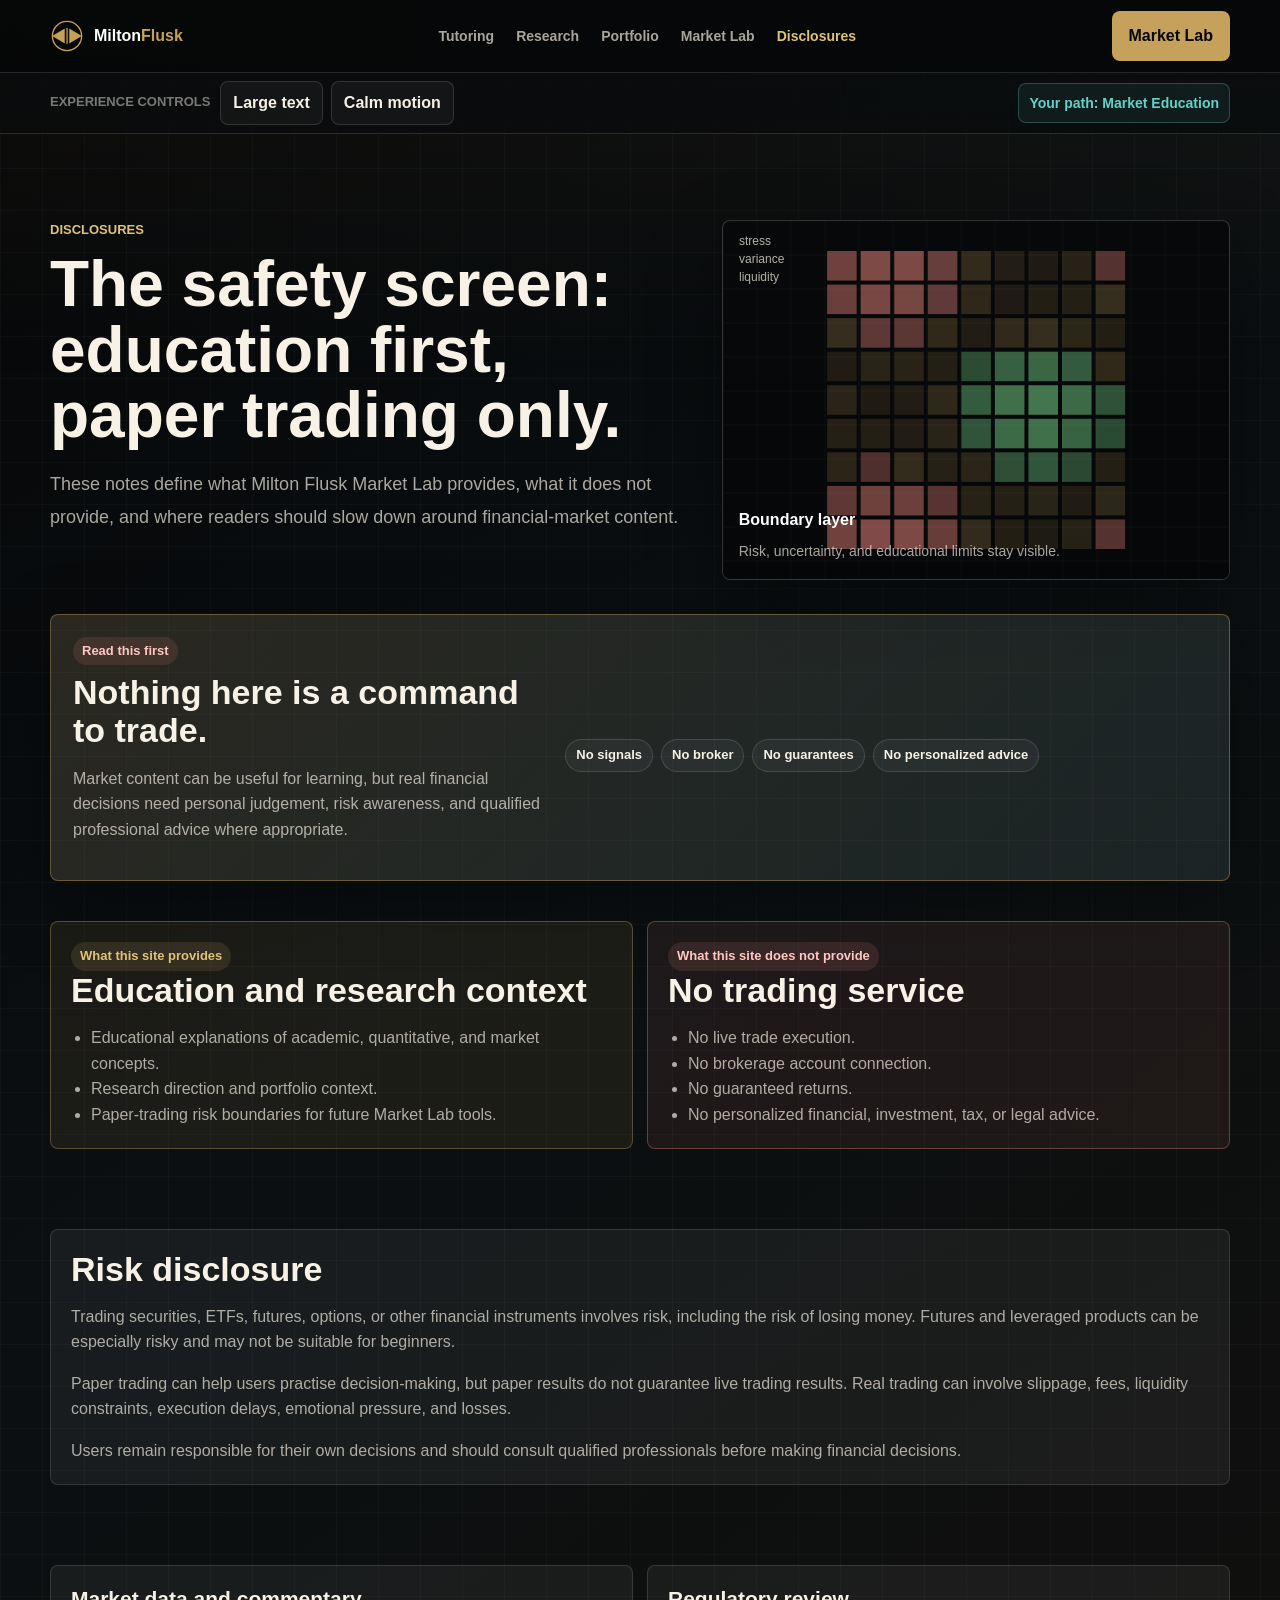
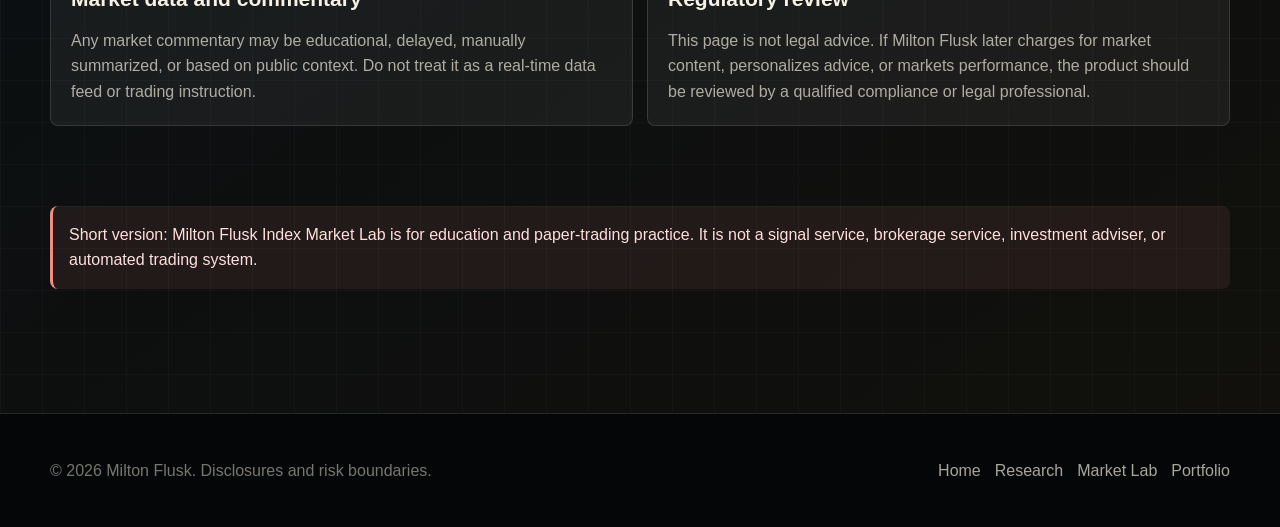
==== commit fd4d0d14: "Redesign site as accessible learning experience" ====
--- a/disclosures/index.html
+++ b/disclosures/index.html
@@ -10,7 +10,9 @@
     <link rel="stylesheet" href="../css/style.css" />
 </head>
 
-<body>
+<body data-current-path="Market Education">
+    <a class="skip-link" href="#main-content">Skip to main content</a>
+
     <header class="site-header">
         <div class="shell site-nav">
             <a class="brand" href="../index.html" aria-label="Milton Flusk home">
@@ -35,14 +37,28 @@
         </div>
     </header>
 
-    <main class="page-main">
+    <div class="experience-strip" aria-label="Experience controls">
+        <div class="shell experience-strip-inner">
+            <span class="experience-label">Experience controls</span>
+            <div class="control-group">
+                <button class="control-button" type="button" data-experience-toggle="large-type"
+                    aria-pressed="false">Large text</button>
+                <button class="control-button" type="button" data-experience-toggle="calm-motion"
+                    aria-pressed="false">Calm motion</button>
+            </div>
+            <span class="path-memory" data-path-memory data-default-text="Choose a path to begin.">Choose a path to
+                begin.</span>
+        </div>
+    </div>
+
+    <main class="page-main" id="main-content">
         <section class="shell hero compact">
             <div class="hero-copy">
                 <p class="eyebrow">Disclosures</p>
-                <h1>Education first. Paper trading only.</h1>
+                <h1>The safety screen: education first, paper trading only.</h1>
                 <p class="lead">
-                    These notes define what Milton Flusk Market Lab provides, what it does not provide, and where users
-                    should be careful with financial-market content.
+                    These notes define what Milton Flusk Market Lab provides, what it does not provide, and where
+                    readers should slow down around financial-market content.
                 </p>
             </div>
             <div class="graphic-panel" aria-label="Animated disclosure risk graphic">
@@ -51,6 +67,23 @@
                     <p class="graphic-title">Boundary layer</p>
                     <p class="graphic-caption">Risk, uncertainty, and educational limits stay visible.</p>
                 </div>
+            </div>
+        </section>
+
+        <section class="shell section next-step-panel" aria-labelledby="disclosures-next-step">
+            <div>
+                <span class="tag red">Read this first</span>
+                <h2 id="disclosures-next-step">Nothing here is a command to trade.</h2>
+                <p>
+                    Market content can be useful for learning, but real financial decisions need personal judgement,
+                    risk awareness, and qualified professional advice where appropriate.
+                </p>
+            </div>
+            <div class="checkpoint-strip" aria-label="Disclosure checkpoints">
+                <span class="step-chip">No signals</span>
+                <span class="step-chip">No broker</span>
+                <span class="step-chip">No guarantees</span>
+                <span class="step-chip">No personalized advice</span>
             </div>
         </section>
 
@@ -128,7 +161,7 @@
 
     <footer class="site-footer">
         <div class="shell footer-inner">
-            <p>© 2026 Milton Flusk. Disclosures and risk boundaries.</p>
+            <p>&copy; 2026 Milton Flusk. Disclosures and risk boundaries.</p>
             <nav class="footer-links" aria-label="Footer navigation">
                 <a href="../index.html">Home</a>
                 <a href="../research/index.html">Research</a>
--- a/css/style.css
+++ b/css/style.css
@@ -51,9 +51,40 @@
     z-index: -1;
 }
 
+body.large-type {
+    font-size: 18px;
+}
+
+body.large-type .lead {
+    font-size: 20px;
+}
+
+body.large-type .nav-links a,
+body.large-type .metric span,
+body.large-type .graphic-caption,
+body.large-type #chatbotMessages {
+    font-size: 16px;
+}
+
+body.calm-motion .fade-in {
+    opacity: 1;
+    transform: none;
+    transition: none;
+}
+
+body.calm-motion a,
+body.calm-motion button {
+    transition: none;
+}
+
 ::selection {
     background: var(--gold);
     color: #050607;
+}
+
+:focus-visible {
+    outline: 3px solid var(--teal);
+    outline-offset: 3px;
 }
 
 a {
@@ -76,6 +107,24 @@
 .shell {
     width: min(1180px, calc(100% - 32px));
     margin: 0 auto;
+}
+
+.skip-link {
+    position: fixed;
+    left: 16px;
+    top: 16px;
+    z-index: 120;
+    transform: translateY(-160%);
+    border-radius: var(--radius);
+    background: var(--gold-2);
+    color: #050607;
+    padding: 10px 14px;
+    text-decoration: none;
+    font-weight: 900;
+}
+
+.skip-link:focus {
+    transform: translateY(0);
 }
 
 .site-header {
@@ -214,6 +263,61 @@
     background: currentColor;
 }
 
+.experience-strip {
+    border-bottom: 1px solid var(--line);
+    background: rgba(9, 11, 13, 0.82);
+}
+
+.experience-strip-inner {
+    min-height: 56px;
+    display: flex;
+    align-items: center;
+    gap: 10px;
+    flex-wrap: wrap;
+    padding: 8px 0;
+}
+
+.experience-label {
+    color: var(--soft);
+    font-size: 13px;
+    font-weight: 850;
+    text-transform: uppercase;
+}
+
+.control-group {
+    display: flex;
+    gap: 8px;
+    flex-wrap: wrap;
+}
+
+.control-button {
+    min-height: 40px;
+    border: 1px solid var(--line);
+    border-radius: var(--radius);
+    background: rgba(255, 255, 255, 0.045);
+    color: var(--text);
+    padding: 8px 12px;
+    font-weight: 850;
+    cursor: pointer;
+}
+
+.control-button[aria-pressed="true"] {
+    border-color: var(--line-strong);
+    background: rgba(198, 161, 91, 0.18);
+    color: var(--gold-2);
+}
+
+.path-memory {
+    margin-left: auto;
+    border: 1px solid rgba(100, 210, 200, 0.28);
+    border-radius: var(--radius);
+    background: rgba(100, 210, 200, 0.08);
+    color: var(--teal);
+    padding: 8px 10px;
+    font-size: 14px;
+    font-weight: 850;
+}
+
 .page-main {
     padding: 42px 0 84px;
 }
@@ -287,6 +391,54 @@
     margin-top: 24px;
 }
 
+.path-launch {
+    display: grid;
+    grid-template-columns: repeat(3, minmax(0, 1fr));
+    gap: 10px;
+    margin-top: 24px;
+}
+
+.path-choice {
+    min-height: 128px;
+    display: grid;
+    align-content: space-between;
+    gap: 10px;
+    border: 1px solid var(--line);
+    border-radius: var(--radius);
+    background: rgba(255, 255, 255, 0.052);
+    padding: 16px;
+    text-decoration: none;
+}
+
+.path-choice:hover {
+    transform: translateY(-2px);
+    border-color: var(--line-strong);
+    background: rgba(255, 255, 255, 0.085);
+}
+
+.path-choice strong {
+    color: #fff;
+    font-size: 18px;
+    line-height: 1.2;
+}
+
+.path-choice span {
+    color: var(--muted);
+    font-size: 14px;
+}
+
+.path-choice.accent {
+    border-color: rgba(198, 161, 91, 0.36);
+}
+
+.path-choice.teal {
+    border-color: rgba(100, 210, 200, 0.34);
+}
+
+.path-choice.red {
+    border-color: rgba(242, 139, 130, 0.34);
+}
+
 .graphic-panel {
     position: relative;
     min-height: 360px;
@@ -356,6 +508,119 @@
 
 .section {
     padding: 40px 0;
+}
+
+.mission-panel,
+.next-step-panel {
+    display: grid;
+    grid-template-columns: minmax(0, 0.85fr) minmax(0, 1.15fr);
+    gap: 18px;
+    align-items: center;
+    border: 1px solid var(--line-strong);
+    border-radius: var(--radius);
+    background:
+        linear-gradient(135deg, rgba(198, 161, 91, 0.13), rgba(100, 210, 200, 0.06)),
+        rgba(255, 255, 255, 0.045);
+    padding: 22px;
+    box-shadow: var(--shadow);
+}
+
+.mission-panel {
+    margin-top: 10px;
+}
+
+.mission-panel h2,
+.next-step-panel h2 {
+    margin-top: 8px;
+}
+
+.mission-panel p,
+.next-step-panel p {
+    color: var(--muted);
+}
+
+.mission-board {
+    display: grid;
+    gap: 10px;
+}
+
+.mission-check {
+    min-height: 58px;
+    display: flex;
+    align-items: center;
+    gap: 12px;
+    border: 1px solid var(--line);
+    border-radius: var(--radius);
+    background: rgba(5, 6, 7, 0.46);
+    color: var(--text);
+    padding: 12px;
+    text-align: left;
+    font-weight: 850;
+    cursor: pointer;
+}
+
+.mission-check.complete {
+    border-color: rgba(125, 223, 145, 0.45);
+    background: rgba(125, 223, 145, 0.12);
+    color: #dfffe5;
+}
+
+.check-box {
+    width: 28px;
+    height: 28px;
+    flex: 0 0 28px;
+    display: grid;
+    place-items: center;
+    border: 1px solid var(--line-strong);
+    border-radius: var(--radius);
+    color: var(--green);
+    font-weight: 900;
+}
+
+.mission-check.complete .check-box::before {
+    content: "OK";
+    font-size: 11px;
+}
+
+.path-card {
+    min-height: 310px;
+    display: grid;
+    align-content: space-between;
+    gap: 16px;
+}
+
+.path-topline {
+    display: flex;
+    align-items: center;
+    justify-content: space-between;
+    gap: 10px;
+    flex-wrap: wrap;
+}
+
+.level-tag,
+.step-chip {
+    display: inline-flex;
+    align-items: center;
+    min-height: 30px;
+    border: 1px solid var(--line);
+    border-radius: 999px;
+    padding: 5px 10px;
+    color: var(--text);
+    background: rgba(255, 255, 255, 0.045);
+    font-size: 13px;
+    font-weight: 850;
+}
+
+.checkpoint-strip {
+    display: flex;
+    gap: 8px;
+    flex-wrap: wrap;
+    margin-top: 16px;
+}
+
+.checkpoint-strip + .btn,
+.checkpoint-strip + .btn-secondary {
+    margin-top: 14px;
 }
 
 .section-head {
@@ -595,6 +860,14 @@
     border-radius: var(--radius);
     background: rgba(242, 139, 130, 0.09);
     color: #ffe0dc;
+    padding: 16px;
+}
+
+.comfort-note {
+    border: 1px solid rgba(100, 210, 200, 0.28);
+    border-radius: var(--radius);
+    background: rgba(100, 210, 200, 0.08);
+    color: #d7fffb;
     padding: 16px;
 }
 
@@ -752,7 +1025,10 @@
 
     .hero,
     .hero.compact,
+    .mission-panel,
+    .next-step-panel,
     .split,
+    .path-launch,
     .grid.two,
     .grid.three,
     .grid.four,
@@ -763,6 +1039,11 @@
     .graphic-panel {
         min-height: 310px;
     }
+
+    .path-memory {
+        margin-left: 0;
+        width: 100%;
+    }
 }
 
 @media (max-width: 640px) {
@@ -788,6 +1069,10 @@
 
     .lead {
         font-size: 16px;
+    }
+
+    body.large-type .lead {
+        font-size: 18px;
     }
 
     .section-head,
@@ -804,4 +1089,31 @@
     .graphic-panel {
         min-height: 280px;
     }
-}
+
+    .mission-panel,
+    .next-step-panel,
+    .panel {
+        padding: 16px;
+    }
+
+    .path-choice {
+        min-height: 108px;
+    }
+}
+
+@media (prefers-reduced-motion: reduce) {
+    html {
+        scroll-behavior: auto;
+    }
+
+    .fade-in {
+        opacity: 1;
+        transform: none;
+        transition: none;
+    }
+
+    a,
+    button {
+        transition: none;
+    }
+}
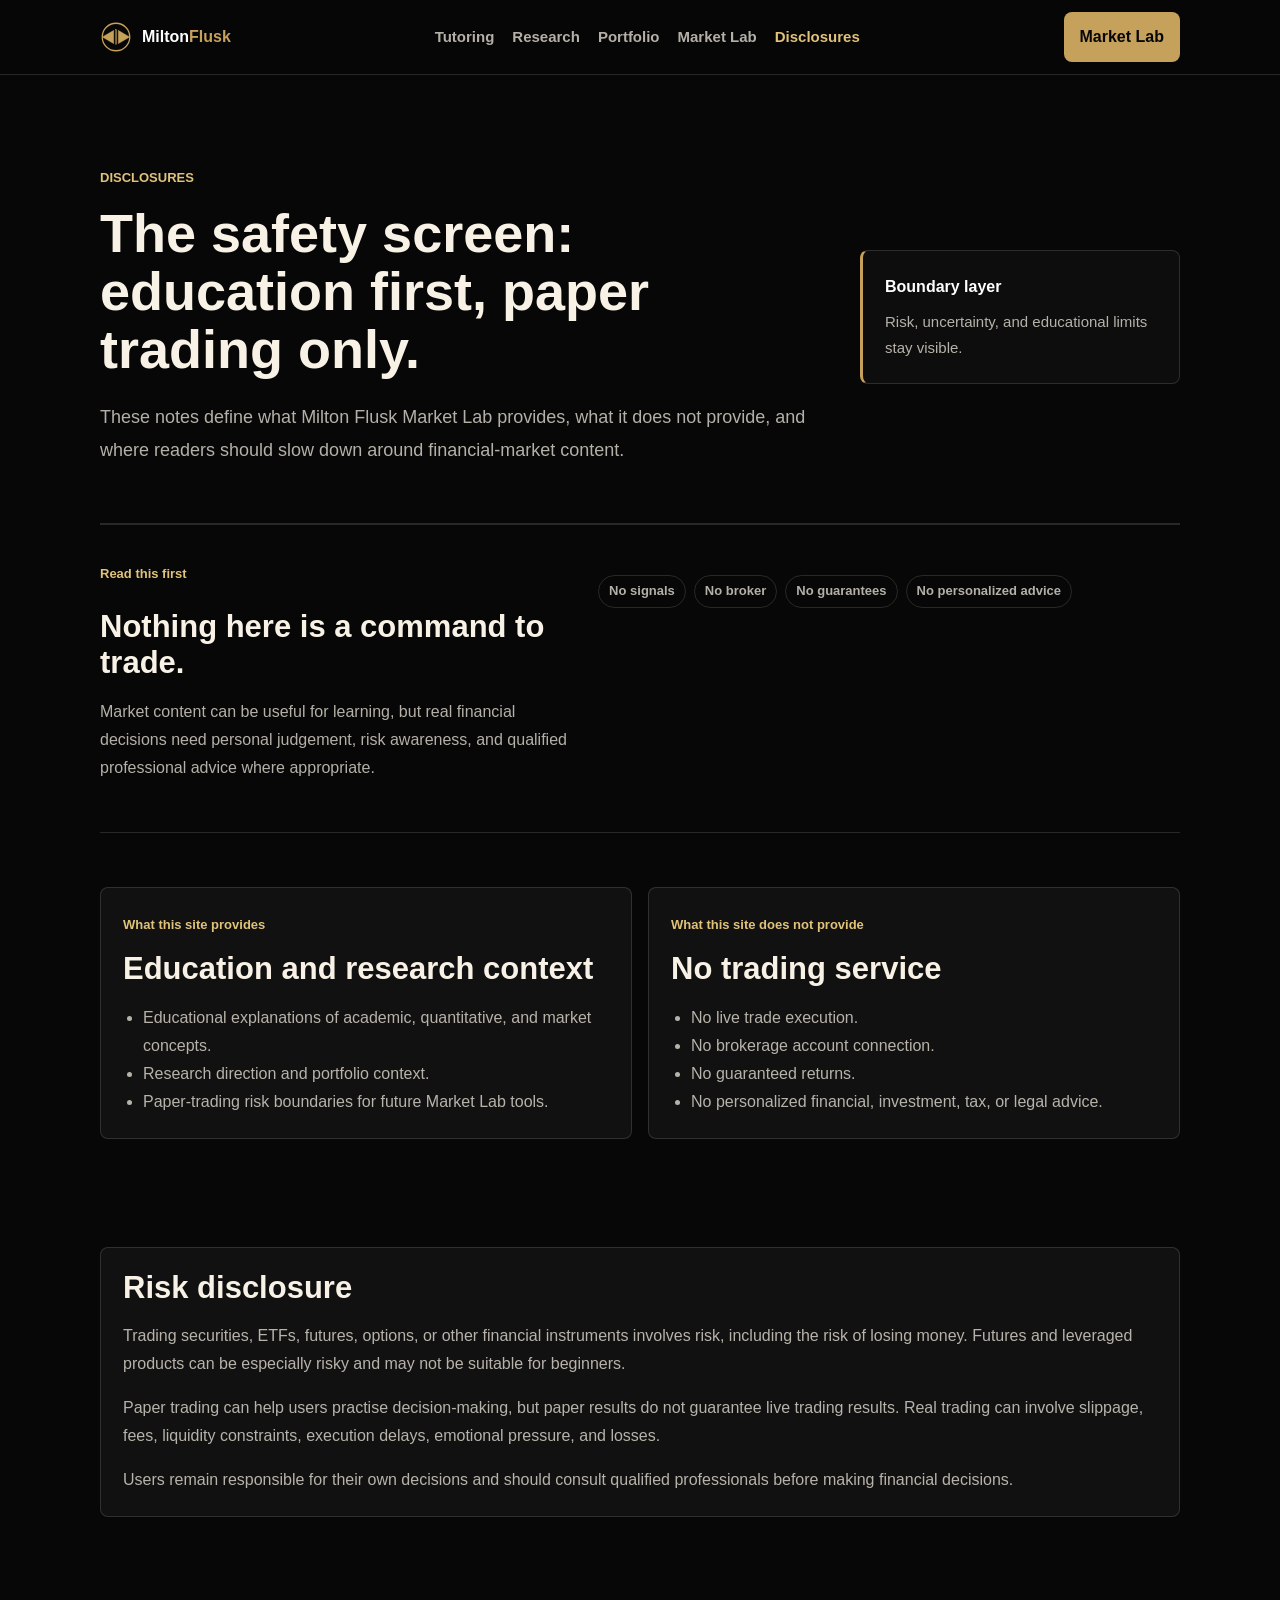
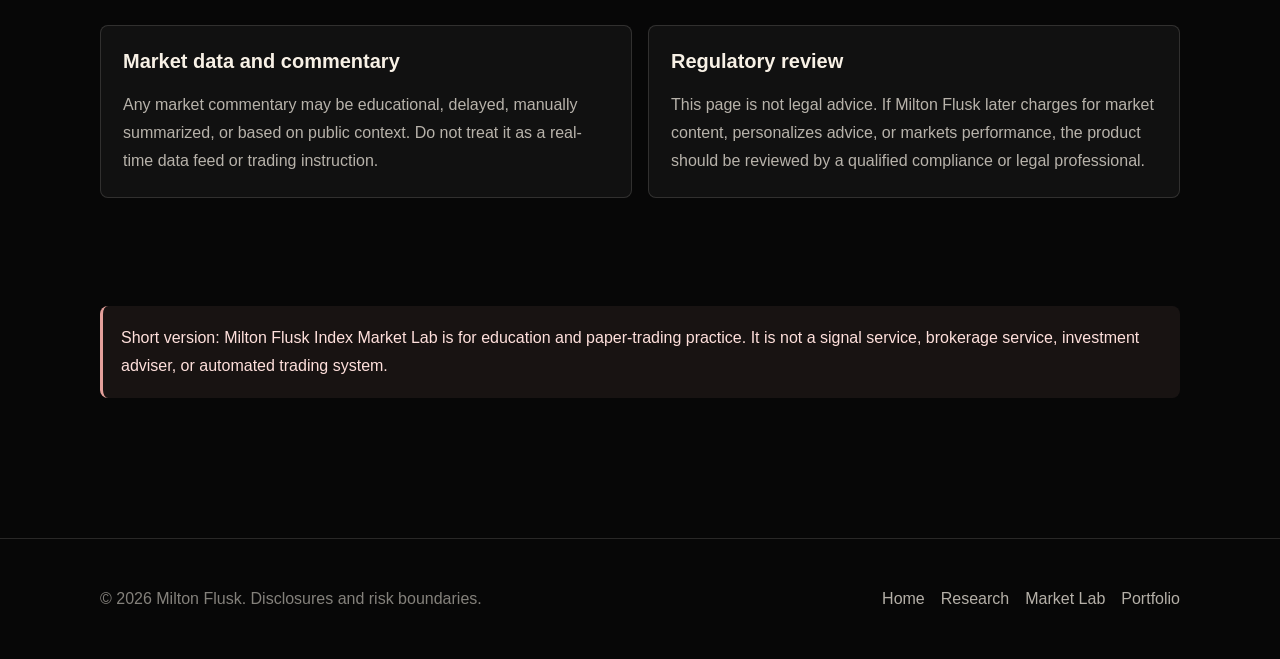
==== commit 4f345296: "Simplify website design" ====
--- a/disclosures/index.html
+++ b/disclosures/index.html
@@ -37,20 +37,6 @@
         </div>
     </header>
 
-    <div class="experience-strip" aria-label="Experience controls">
-        <div class="shell experience-strip-inner">
-            <span class="experience-label">Experience controls</span>
-            <div class="control-group">
-                <button class="control-button" type="button" data-experience-toggle="large-type"
-                    aria-pressed="false">Large text</button>
-                <button class="control-button" type="button" data-experience-toggle="calm-motion"
-                    aria-pressed="false">Calm motion</button>
-            </div>
-            <span class="path-memory" data-path-memory data-default-text="Choose a path to begin.">Choose a path to
-                begin.</span>
-        </div>
-    </div>
-
     <main class="page-main" id="main-content">
         <section class="shell hero compact">
             <div class="hero-copy">
@@ -61,8 +47,7 @@
                     readers should slow down around financial-market content.
                 </p>
             </div>
-            <div class="graphic-panel" aria-label="Animated disclosure risk graphic">
-                <canvas data-live-graphic="risk"></canvas>
+            <div class="graphic-panel" aria-label="Disclosure risk summary">
                 <div class="graphic-overlay">
                     <p class="graphic-title">Boundary layer</p>
                     <p class="graphic-caption">Risk, uncertainty, and educational limits stay visible.</p>
--- a/css/style.css
+++ b/css/style.css
@@ -1,23 +1,21 @@
-/* Milton Flusk Website - Unified Quant Brand System */
+/* Milton Flusk Website - Calm Academic Brand System */
 
 :root {
-    --ink: #050607;
-    --ink-2: #0b0f12;
-    --panel: rgba(255, 255, 255, 0.055);
-    --panel-2: rgba(255, 255, 255, 0.085);
-    --line: rgba(255, 255, 255, 0.13);
-    --line-strong: rgba(198, 161, 91, 0.42);
-    --text: #f7f1e6;
-    --muted: rgba(247, 241, 230, 0.68);
-    --soft: rgba(247, 241, 230, 0.48);
+    --ink: #070707;
+    --ink-2: #10100e;
+    --surface: rgba(255, 255, 255, 0.045);
+    --surface-soft: rgba(255, 255, 255, 0.028);
+    --line: rgba(247, 241, 230, 0.14);
+    --line-strong: rgba(198, 161, 91, 0.34);
+    --text: #f8f1e6;
+    --muted: rgba(248, 241, 230, 0.72);
+    --soft: rgba(248, 241, 230, 0.52);
     --gold: #c6a15b;
     --gold-2: #e0c27a;
-    --teal: #64d2c8;
-    --green: #7ddf91;
-    --red: #f28b82;
-    --blue: #8ab4f8;
+    --teal: #8ccfca;
+    --green: #a8d7a3;
+    --red: #e4a09b;
     --radius: 8px;
-    --shadow: 0 24px 70px rgba(0, 0, 0, 0.38);
 }
 
 * {
@@ -31,65 +29,26 @@
 body {
     margin: 0;
     min-height: 100vh;
-    background:
-        linear-gradient(rgba(255, 255, 255, 0.024) 1px, transparent 1px),
-        linear-gradient(90deg, rgba(255, 255, 255, 0.024) 1px, transparent 1px),
-        linear-gradient(145deg, #050607 0%, #0b0f12 42%, #11100c 100%);
-    background-size: 42px 42px, 42px 42px, auto;
+    background: var(--ink);
     color: var(--text);
     font-family: Inter, "DM Sans", Arial, sans-serif;
-    line-height: 1.6;
+    line-height: 1.75;
     overflow-x: hidden;
-}
-
-body::before {
-    content: "";
-    position: fixed;
-    inset: 0;
-    pointer-events: none;
-    background: linear-gradient(180deg, rgba(198, 161, 91, 0.06), transparent 24rem);
-    z-index: -1;
-}
-
-body.large-type {
-    font-size: 18px;
-}
-
-body.large-type .lead {
-    font-size: 20px;
-}
-
-body.large-type .nav-links a,
-body.large-type .metric span,
-body.large-type .graphic-caption,
-body.large-type #chatbotMessages {
-    font-size: 16px;
-}
-
-body.calm-motion .fade-in {
-    opacity: 1;
-    transform: none;
-    transition: none;
-}
-
-body.calm-motion a,
-body.calm-motion button {
-    transition: none;
 }
 
 ::selection {
     background: var(--gold);
-    color: #050607;
+    color: var(--ink);
 }
 
 :focus-visible {
-    outline: 3px solid var(--teal);
+    outline: 3px solid var(--gold-2);
     outline-offset: 3px;
 }
 
 a {
     color: inherit;
-    transition: color 0.2s ease, border-color 0.2s ease, background 0.2s ease, transform 0.2s ease;
+    transition: color 0.18s ease, border-color 0.18s ease, background 0.18s ease;
 }
 
 button,
@@ -105,7 +64,7 @@
 }
 
 .shell {
-    width: min(1180px, calc(100% - 32px));
+    width: min(1080px, calc(100% - 40px));
     margin: 0 auto;
 }
 
@@ -117,10 +76,10 @@
     transform: translateY(-160%);
     border-radius: var(--radius);
     background: var(--gold-2);
-    color: #050607;
+    color: var(--ink);
     padding: 10px 14px;
     text-decoration: none;
-    font-weight: 900;
+    font-weight: 800;
 }
 
 .skip-link:focus {
@@ -132,31 +91,31 @@
     top: 0;
     z-index: 80;
     border-bottom: 1px solid var(--line);
-    background: rgba(5, 6, 7, 0.86);
-    backdrop-filter: blur(18px);
+    background: rgba(7, 7, 7, 0.94);
+    backdrop-filter: blur(12px);
 }
 
 .site-nav {
-    min-height: 72px;
+    min-height: 74px;
     display: flex;
     align-items: center;
     justify-content: space-between;
-    gap: 20px;
+    gap: 22px;
 }
 
 .brand {
     display: inline-flex;
     align-items: center;
     gap: 10px;
+    color: #fff;
+    font-weight: 800;
     text-decoration: none;
-    font-weight: 850;
-    color: #fff;
 }
 
 .brand-mark {
-    width: 34px;
-    height: 34px;
-    flex: 0 0 34px;
+    width: 32px;
+    height: 32px;
+    flex: 0 0 32px;
 }
 
 .brand-mark .mark-ring {
@@ -180,17 +139,16 @@
     display: flex;
     align-items: center;
     justify-content: flex-end;
-    gap: 14px;
+    gap: 18px;
     flex-wrap: wrap;
 }
 
 .nav-links a {
     color: var(--muted);
     text-decoration: none;
-    font-size: 14px;
-    font-weight: 700;
+    font-size: 15px;
+    font-weight: 650;
     letter-spacing: 0;
-    padding: 8px 4px;
 }
 
 .nav-links a:hover,
@@ -207,41 +165,40 @@
     justify-content: center;
     min-height: 44px;
     border-radius: var(--radius);
-    padding: 11px 16px;
+    padding: 10px 15px;
+    border: 1px solid transparent;
+    color: inherit;
+    font-weight: 750;
     text-decoration: none;
-    font-weight: 850;
-    border: 1px solid transparent;
     cursor: pointer;
 }
 
 .nav-cta,
 .btn {
     background: var(--gold);
-    color: #050607;
+    color: var(--ink);
 }
 
 .nav-cta:hover,
 .btn:hover {
     background: var(--gold-2);
-    transform: translateY(-1px);
 }
 
 .btn-secondary {
+    border-color: var(--line);
+    background: transparent;
     color: var(--text);
-    border-color: var(--line);
-    background: rgba(255, 255, 255, 0.045);
 }
 
 .btn-secondary:hover {
     border-color: var(--line-strong);
     color: var(--gold-2);
-    transform: translateY(-1px);
 }
 
 .btn-danger {
-    color: #ffd7d3;
-    border-color: rgba(242, 139, 130, 0.45);
-    background: rgba(242, 139, 130, 0.12);
+    border-color: rgba(228, 160, 155, 0.42);
+    background: rgba(228, 160, 155, 0.08);
+    color: #ffdeda;
 }
 
 .mobile-toggle {
@@ -250,7 +207,7 @@
     height: 44px;
     border: 1px solid var(--line);
     border-radius: var(--radius);
-    background: rgba(255, 255, 255, 0.04);
+    background: transparent;
     color: var(--text);
     cursor: pointer;
 }
@@ -263,87 +220,36 @@
     background: currentColor;
 }
 
-.experience-strip {
+.page-main {
+    padding: 34px 0 86px;
+}
+
+.hero {
+    display: grid;
+    grid-template-columns: minmax(0, 1fr) minmax(260px, 360px);
+    gap: 44px;
+    align-items: center;
+    padding: 58px 0 56px;
     border-bottom: 1px solid var(--line);
-    background: rgba(9, 11, 13, 0.82);
-}
-
-.experience-strip-inner {
-    min-height: 56px;
-    display: flex;
-    align-items: center;
-    gap: 10px;
-    flex-wrap: wrap;
-    padding: 8px 0;
-}
-
-.experience-label {
-    color: var(--soft);
-    font-size: 13px;
-    font-weight: 850;
-    text-transform: uppercase;
-}
-
-.control-group {
-    display: flex;
-    gap: 8px;
-    flex-wrap: wrap;
-}
-
-.control-button {
-    min-height: 40px;
-    border: 1px solid var(--line);
-    border-radius: var(--radius);
-    background: rgba(255, 255, 255, 0.045);
-    color: var(--text);
-    padding: 8px 12px;
-    font-weight: 850;
-    cursor: pointer;
-}
-
-.control-button[aria-pressed="true"] {
-    border-color: var(--line-strong);
-    background: rgba(198, 161, 91, 0.18);
-    color: var(--gold-2);
-}
-
-.path-memory {
-    margin-left: auto;
-    border: 1px solid rgba(100, 210, 200, 0.28);
-    border-radius: var(--radius);
-    background: rgba(100, 210, 200, 0.08);
-    color: var(--teal);
-    padding: 8px 10px;
-    font-size: 14px;
-    font-weight: 850;
-}
-
-.page-main {
-    padding: 42px 0 84px;
-}
-
-.hero {
-    position: relative;
-    display: grid;
-    grid-template-columns: minmax(0, 1.05fr) minmax(360px, 0.95fr);
-    gap: 28px;
-    align-items: stretch;
-    padding: 44px 0 34px;
 }
 
 .hero.compact {
-    grid-template-columns: minmax(0, 0.95fr) minmax(320px, 0.75fr);
+    grid-template-columns: minmax(0, 1fr) minmax(240px, 320px);
 }
 
 .hero-copy {
     min-width: 0;
 }
 
+.hero-copy:only-child {
+    grid-column: 1 / -1;
+}
+
 .eyebrow {
-    margin: 0 0 12px;
+    margin: 0 0 14px;
     color: var(--gold-2);
     font-size: 13px;
-    font-weight: 850;
+    font-weight: 800;
     letter-spacing: 0;
     text-transform: uppercase;
 }
@@ -356,177 +262,85 @@
 }
 
 h1 {
+    max-width: 820px;
     margin: 0;
-    max-width: 860px;
-    font-size: 64px;
-    line-height: 1.02;
+    font-size: 54px;
+    line-height: 1.08;
     letter-spacing: 0;
 }
 
 h2 {
     margin: 0;
-    font-size: 34px;
-    line-height: 1.12;
+    font-size: 31px;
+    line-height: 1.18;
     letter-spacing: 0;
 }
 
 h3 {
     margin: 0;
-    font-size: 21px;
-    line-height: 1.25;
+    font-size: 20px;
+    line-height: 1.35;
 }
 
 .lead {
-    margin: 20px 0 0;
-    max-width: 740px;
+    max-width: 720px;
+    margin: 22px 0 0;
     color: var(--muted);
     font-size: 18px;
-    line-height: 1.8;
+    line-height: 1.85;
 }
 
 .actions {
     display: flex;
     flex-wrap: wrap;
     gap: 10px;
-    margin-top: 24px;
-}
-
-.path-launch {
-    display: grid;
-    grid-template-columns: repeat(3, minmax(0, 1fr));
-    gap: 10px;
-    margin-top: 24px;
-}
-
-.path-choice {
-    min-height: 128px;
-    display: grid;
-    align-content: space-between;
-    gap: 10px;
-    border: 1px solid var(--line);
-    border-radius: var(--radius);
-    background: rgba(255, 255, 255, 0.052);
-    padding: 16px;
-    text-decoration: none;
-}
-
-.path-choice:hover {
-    transform: translateY(-2px);
-    border-color: var(--line-strong);
-    background: rgba(255, 255, 255, 0.085);
-}
-
-.path-choice strong {
-    color: #fff;
-    font-size: 18px;
-    line-height: 1.2;
-}
-
-.path-choice span {
-    color: var(--muted);
-    font-size: 14px;
-}
-
-.path-choice.accent {
-    border-color: rgba(198, 161, 91, 0.36);
-}
-
-.path-choice.teal {
-    border-color: rgba(100, 210, 200, 0.34);
-}
-
-.path-choice.red {
-    border-color: rgba(242, 139, 130, 0.34);
+    margin-top: 28px;
 }
 
 .graphic-panel {
     position: relative;
-    min-height: 360px;
+    min-height: auto;
     border: 1px solid var(--line);
+    border-left: 3px solid var(--gold);
     border-radius: var(--radius);
-    background:
-        linear-gradient(180deg, rgba(255, 255, 255, 0.075), rgba(255, 255, 255, 0.026)),
-        #090b0d;
+    background: var(--surface-soft);
+    padding: 22px;
     overflow: hidden;
-    box-shadow: var(--shadow);
-}
-
-.graphic-panel canvas {
-    position: absolute;
-    inset: 0;
-    width: 100%;
-    height: 100%;
 }
 
 .graphic-overlay {
-    position: absolute;
-    inset: auto 16px 16px 16px;
+    position: static;
     display: grid;
     gap: 8px;
-    pointer-events: none;
 }
 
 .graphic-title {
     margin: 0;
     color: #fff;
-    font-weight: 850;
+    font-weight: 800;
 }
 
 .graphic-caption {
     margin: 0;
     color: var(--muted);
-    font-size: 14px;
-}
-
-.metrics-row {
-    display: grid;
-    grid-template-columns: repeat(4, minmax(0, 1fr));
-    gap: 12px;
-    margin-top: 22px;
-}
-
-.metric {
-    border: 1px solid var(--line);
-    border-radius: var(--radius);
-    background: rgba(255, 255, 255, 0.046);
-    padding: 16px;
-}
-
-.metric strong {
-    display: block;
-    color: #fff;
-    font-size: 27px;
-    line-height: 1.1;
-}
-
-.metric span {
-    display: block;
-    margin-top: 8px;
-    color: var(--muted);
-    font-size: 14px;
+    font-size: 15px;
 }
 
 .section {
-    padding: 40px 0;
+    padding: 54px 0;
 }
 
 .mission-panel,
 .next-step-panel {
     display: grid;
-    grid-template-columns: minmax(0, 0.85fr) minmax(0, 1.15fr);
-    gap: 18px;
-    align-items: center;
-    border: 1px solid var(--line-strong);
-    border-radius: var(--radius);
-    background:
-        linear-gradient(135deg, rgba(198, 161, 91, 0.13), rgba(100, 210, 200, 0.06)),
-        rgba(255, 255, 255, 0.045);
-    padding: 22px;
-    box-shadow: var(--shadow);
-}
-
-.mission-panel {
-    margin-top: 10px;
+    grid-template-columns: minmax(0, 0.9fr) minmax(0, 1.1fr);
+    gap: 22px;
+    align-items: start;
+    border-top: 1px solid var(--line);
+    border-bottom: 1px solid var(--line);
+    background: transparent;
+    padding: 34px 0;
+    box-shadow: none;
 }
 
 .mission-panel h2,
@@ -539,54 +353,10 @@
     color: var(--muted);
 }
 
-.mission-board {
-    display: grid;
-    gap: 10px;
-}
-
-.mission-check {
-    min-height: 58px;
-    display: flex;
-    align-items: center;
-    gap: 12px;
-    border: 1px solid var(--line);
-    border-radius: var(--radius);
-    background: rgba(5, 6, 7, 0.46);
-    color: var(--text);
-    padding: 12px;
-    text-align: left;
-    font-weight: 850;
-    cursor: pointer;
-}
-
-.mission-check.complete {
-    border-color: rgba(125, 223, 145, 0.45);
-    background: rgba(125, 223, 145, 0.12);
-    color: #dfffe5;
-}
-
-.check-box {
-    width: 28px;
-    height: 28px;
-    flex: 0 0 28px;
-    display: grid;
-    place-items: center;
-    border: 1px solid var(--line-strong);
-    border-radius: var(--radius);
-    color: var(--green);
-    font-weight: 900;
-}
-
-.mission-check.complete .check-box::before {
-    content: "OK";
-    font-size: 11px;
-}
-
 .path-card {
-    min-height: 310px;
-    display: grid;
-    align-content: space-between;
-    gap: 16px;
+    min-height: 0;
+    display: grid;
+    gap: 18px;
 }
 
 .path-topline {
@@ -601,14 +371,14 @@
 .step-chip {
     display: inline-flex;
     align-items: center;
-    min-height: 30px;
+    min-height: 28px;
     border: 1px solid var(--line);
     border-radius: 999px;
-    padding: 5px 10px;
-    color: var(--text);
-    background: rgba(255, 255, 255, 0.045);
+    padding: 4px 10px;
+    color: var(--muted);
+    background: transparent;
     font-size: 13px;
-    font-weight: 850;
+    font-weight: 700;
 }
 
 .checkpoint-strip {
@@ -620,65 +390,50 @@
 
 .checkpoint-strip + .btn,
 .checkpoint-strip + .btn-secondary {
-    margin-top: 14px;
+    margin-top: 16px;
 }
 
 .section-head {
-    display: flex;
-    align-items: end;
-    justify-content: space-between;
-    gap: 18px;
-    margin-bottom: 18px;
+    max-width: 800px;
+    margin-bottom: 24px;
 }
 
 .section-head p {
-    margin: 8px 0 0;
-    color: var(--muted);
-    max-width: 640px;
+    max-width: 680px;
+    margin: 10px 0 0;
+    color: var(--muted);
 }
 
 .grid {
     display: grid;
-    gap: 14px;
+    gap: 16px;
 }
 
 .grid.two {
     grid-template-columns: repeat(2, minmax(0, 1fr));
 }
 
-.grid.three {
-    grid-template-columns: repeat(3, minmax(0, 1fr));
-}
-
+.grid.three,
 .grid.four {
-    grid-template-columns: repeat(4, minmax(0, 1fr));
+    grid-template-columns: repeat(2, minmax(0, 1fr));
 }
 
 .panel {
     border: 1px solid var(--line);
     border-radius: var(--radius);
-    background: var(--panel);
-    padding: 20px;
+    background: var(--surface);
+    padding: 22px;
 }
 
 .panel:hover {
-    border-color: rgba(198, 161, 91, 0.32);
-    background: var(--panel-2);
-}
-
-.panel.accent {
-    border-color: rgba(198, 161, 91, 0.36);
-    background: rgba(198, 161, 91, 0.09);
-}
-
-.panel.teal {
-    border-color: rgba(100, 210, 200, 0.34);
-    background: rgba(100, 210, 200, 0.08);
-}
-
+    border-color: var(--line-strong);
+}
+
+.panel.accent,
+.panel.teal,
 .panel.red {
-    border-color: rgba(242, 139, 130, 0.34);
-    background: rgba(242, 139, 130, 0.08);
+    border-color: var(--line);
+    background: var(--surface);
 }
 
 .panel p,
@@ -701,28 +456,19 @@
     display: inline-flex;
     align-items: center;
     min-height: 28px;
-    padding: 4px 9px;
+    margin-bottom: 12px;
     border-radius: 999px;
     color: var(--gold-2);
-    background: rgba(198, 161, 91, 0.14);
     font-size: 13px;
-    font-weight: 850;
+    font-weight: 800;
     letter-spacing: 0;
 }
 
-.tag.teal {
-    color: var(--teal);
-    background: rgba(100, 210, 200, 0.12);
-}
-
-.tag.green {
-    color: var(--green);
-    background: rgba(125, 223, 145, 0.12);
-}
-
+.tag.teal,
+.tag.green,
 .tag.red {
-    color: #ffc7c2;
-    background: rgba(242, 139, 130, 0.12);
+    color: var(--gold-2);
+    background: transparent;
 }
 
 .feature-list {
@@ -732,24 +478,27 @@
 
 .feature-row {
     display: grid;
-    grid-template-columns: 44px minmax(0, 1fr);
-    gap: 12px;
+    grid-template-columns: 40px minmax(0, 1fr);
+    gap: 14px;
     align-items: start;
-    border: 1px solid var(--line);
-    border-radius: var(--radius);
-    background: rgba(255, 255, 255, 0.045);
-    padding: 14px;
+    border-bottom: 1px solid var(--line);
+    padding: 0 0 18px;
+}
+
+.feature-row:last-child {
+    border-bottom: 0;
+    padding-bottom: 0;
 }
 
 .feature-index {
     display: grid;
     place-items: center;
-    width: 44px;
-    height: 44px;
+    width: 40px;
+    height: 40px;
     border: 1px solid var(--line-strong);
-    border-radius: var(--radius);
-    color: var(--gold-2);
-    font-weight: 900;
+    border-radius: 50%;
+    color: var(--gold-2);
+    font-weight: 800;
 }
 
 .feature-row p {
@@ -760,7 +509,7 @@
 .split {
     display: grid;
     grid-template-columns: minmax(0, 0.9fr) minmax(0, 1.1fr);
-    gap: 18px;
+    gap: 42px;
     align-items: start;
 }
 
@@ -776,7 +525,7 @@
 
 .data-table th,
 .data-table td {
-    padding: 13px;
+    padding: 14px;
     border-bottom: 1px solid var(--line);
     text-align: left;
     vertical-align: top;
@@ -793,28 +542,31 @@
 
 .timeline {
     display: grid;
-    gap: 12px;
+    gap: 14px;
 }
 
 .timeline-item {
     display: grid;
-    grid-template-columns: 96px minmax(0, 1fr);
-    gap: 14px;
-    border: 1px solid var(--line);
-    border-radius: var(--radius);
-    background: rgba(255, 255, 255, 0.044);
-    padding: 16px;
+    grid-template-columns: 92px minmax(0, 1fr);
+    gap: 16px;
+    border-bottom: 1px solid var(--line);
+    padding-bottom: 18px;
+}
+
+.timeline-item:last-child {
+    border-bottom: 0;
+    padding-bottom: 0;
 }
 
 .timeline-item time {
     color: var(--gold-2);
-    font-weight: 850;
+    font-weight: 800;
 }
 
 .form-grid {
     display: grid;
     grid-template-columns: repeat(2, minmax(0, 1fr));
-    gap: 14px;
+    gap: 16px;
 }
 
 .field {
@@ -828,7 +580,7 @@
 
 .field label {
     color: var(--text);
-    font-weight: 800;
+    font-weight: 750;
 }
 
 .field input,
@@ -837,7 +589,7 @@
     width: 100%;
     border: 1px solid var(--line);
     border-radius: var(--radius);
-    background: rgba(0, 0, 0, 0.28);
+    background: rgba(255, 255, 255, 0.035);
     color: #fff;
     padding: 12px;
     outline: none;
@@ -852,29 +604,29 @@
 .field select:focus,
 .field textarea:focus {
     border-color: var(--gold);
-    box-shadow: 0 0 0 3px rgba(198, 161, 91, 0.16);
+    box-shadow: 0 0 0 3px rgba(198, 161, 91, 0.14);
 }
 
 .notice {
     border-left: 3px solid var(--red);
     border-radius: var(--radius);
-    background: rgba(242, 139, 130, 0.09);
+    background: rgba(228, 160, 155, 0.08);
     color: #ffe0dc;
-    padding: 16px;
+    padding: 18px;
 }
 
 .comfort-note {
-    border: 1px solid rgba(100, 210, 200, 0.28);
+    border: 1px solid var(--line);
     border-radius: var(--radius);
-    background: rgba(100, 210, 200, 0.08);
-    color: #d7fffb;
-    padding: 16px;
+    background: var(--surface-soft);
+    color: var(--muted);
+    padding: 18px;
 }
 
 .site-footer {
     border-top: 1px solid var(--line);
-    background: rgba(5, 6, 7, 0.9);
-    padding: 28px 0;
+    background: var(--ink);
+    padding: 30px 0;
     color: var(--soft);
 }
 
@@ -889,102 +641,23 @@
 .footer-links {
     display: flex;
     flex-wrap: wrap;
-    gap: 14px;
+    gap: 16px;
 }
 
 .footer-links a {
+    color: var(--muted);
     text-decoration: none;
-    color: var(--muted);
 }
 
 .footer-links a:hover {
     color: var(--gold-2);
 }
 
-.fade-in {
-    opacity: 0;
-    transform: translateY(18px);
-    transition: opacity 0.65s ease, transform 0.65s ease;
-}
-
+.fade-in,
 .fade-in.show {
     opacity: 1;
-    transform: translateY(0);
-}
-
-#chatbot {
-    position: fixed;
-    right: 20px;
-    bottom: 20px;
-    z-index: 100;
-    font-family: inherit;
-}
-
-#chatbotToggle {
-    background: var(--gold);
-    color: #050607;
-    border: none;
-    border-radius: var(--radius);
-    padding: 12px 14px;
-    font-weight: 900;
-    letter-spacing: 0;
-    cursor: pointer;
-    box-shadow: var(--shadow);
-}
-
-#chatbotBox {
-    display: none;
-    width: min(340px, calc(100vw - 32px));
-    height: 420px;
-    margin-bottom: 12px;
-    border: 1px solid var(--line-strong);
-    border-radius: var(--radius);
-    background: #07090b;
-    overflow: hidden;
-}
-
-#chatbotBox.open {
-    display: flex;
-    flex-direction: column;
-}
-
-#chatbotHeader {
-    padding: 14px;
-    border-bottom: 1px solid var(--line);
-    color: var(--gold-2);
-    font-weight: 900;
-}
-
-#chatbotMessages {
-    flex: 1;
-    padding: 14px;
-    overflow-y: auto;
-    color: var(--muted);
-    font-size: 14px;
-}
-
-#chatbotInputArea {
-    display: flex;
-    border-top: 1px solid var(--line);
-}
-
-#chatbotInput {
-    flex: 1;
-    min-width: 0;
-    border: 0;
-    background: #0d1114;
-    color: #fff;
-    padding: 12px;
-    outline: none;
-}
-
-#chatbotSend {
-    border: 0;
-    background: var(--gold);
-    color: #050607;
-    padding: 0 14px;
-    font-weight: 900;
-    cursor: pointer;
+    transform: none;
+    transition: none;
 }
 
 @media (max-width: 980px) {
@@ -998,17 +671,17 @@
 
     .nav-links {
         position: absolute;
-        left: 16px;
-        right: 16px;
+        left: 20px;
+        right: 20px;
         top: 76px;
         display: none;
         align-items: stretch;
         flex-direction: column;
-        gap: 4px;
+        gap: 0;
         border: 1px solid var(--line);
         border-radius: var(--radius);
-        background: rgba(5, 6, 7, 0.96);
-        padding: 10px;
+        background: rgba(7, 7, 7, 0.98);
+        padding: 8px;
     }
 
     .nav-links.open {
@@ -1016,7 +689,7 @@
     }
 
     .nav-links a {
-        padding: 10px;
+        padding: 11px 10px;
     }
 
     .nav-cta {
@@ -1028,57 +701,41 @@
     .mission-panel,
     .next-step-panel,
     .split,
-    .path-launch,
     .grid.two,
     .grid.three,
-    .grid.four,
-    .metrics-row {
+    .grid.four {
         grid-template-columns: 1fr;
     }
 
-    .graphic-panel {
-        min-height: 310px;
-    }
-
-    .path-memory {
-        margin-left: 0;
-        width: 100%;
+    .hero {
+        gap: 26px;
+        padding: 44px 0 46px;
     }
 }
 
 @media (max-width: 640px) {
     .shell {
-        width: min(100% - 22px, 1180px);
+        width: min(100% - 28px, 1080px);
     }
 
     .page-main {
-        padding-top: 26px;
+        padding-top: 18px;
     }
 
     .hero {
-        padding-top: 28px;
+        padding-top: 34px;
     }
 
     h1 {
-        font-size: 42px;
+        font-size: 40px;
     }
 
     h2 {
-        font-size: 28px;
+        font-size: 27px;
     }
 
     .lead {
         font-size: 16px;
-    }
-
-    body.large-type .lead {
-        font-size: 18px;
-    }
-
-    .section-head,
-    .footer-inner {
-        align-items: flex-start;
-        flex-direction: column;
     }
 
     .form-grid,
@@ -1086,18 +743,8 @@
         grid-template-columns: 1fr;
     }
 
-    .graphic-panel {
-        min-height: 280px;
-    }
-
-    .mission-panel,
-    .next-step-panel,
     .panel {
-        padding: 16px;
-    }
-
-    .path-choice {
-        min-height: 108px;
+        padding: 18px;
     }
 }
 
@@ -1106,12 +753,6 @@
         scroll-behavior: auto;
     }
 
-    .fade-in {
-        opacity: 1;
-        transform: none;
-        transition: none;
-    }
-
     a,
     button {
         transition: none;
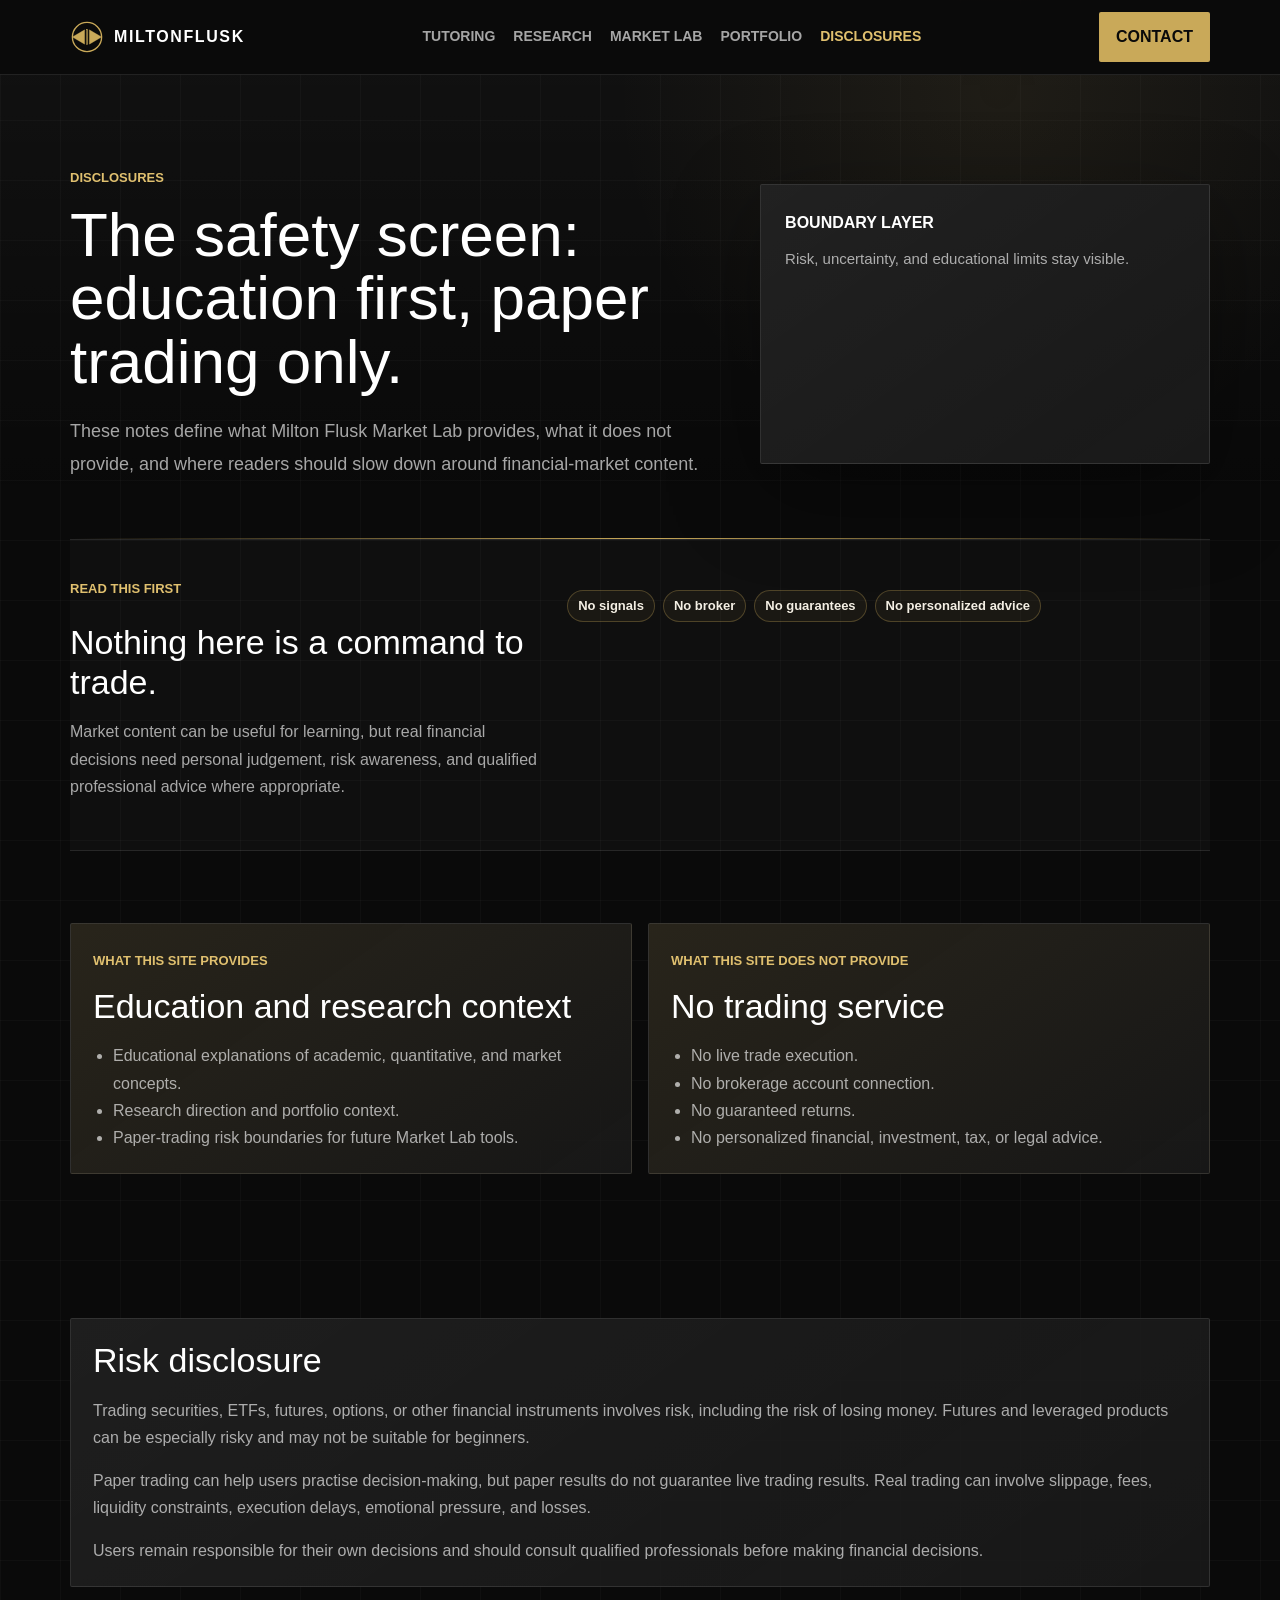
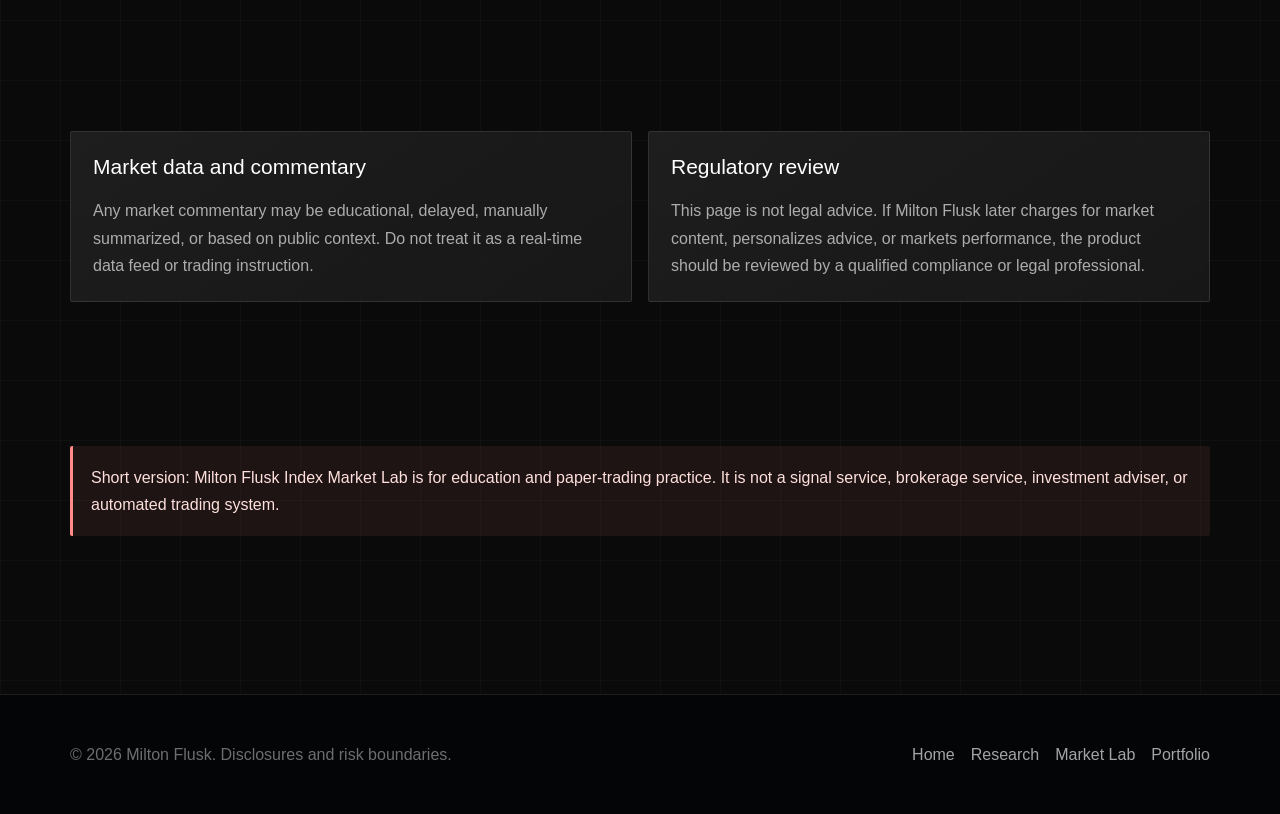
==== commit d3bd981a: "Reposition site as personal brand platform" ====
--- a/disclosures/index.html
+++ b/disclosures/index.html
@@ -27,11 +27,11 @@
             <nav class="nav-links" data-nav-links aria-label="Primary navigation">
                 <a href="../tutoring/index.html">Tutoring</a>
                 <a href="../research/index.html">Research</a>
+                <a href="../market-lab/index.html">Market Lab</a>
                 <a href="../portfolio/index.html">Portfolio</a>
-                <a href="../market-lab/index.html">Market Lab</a>
                 <a href="../disclosures/index.html" aria-current="page">Disclosures</a>
             </nav>
-            <a class="nav-cta" href="../market-lab/index.html">Market Lab</a>
+            <a class="nav-cta" href="../index.html#contact">Contact</a>
             <button class="mobile-toggle" type="button" data-mobile-toggle aria-expanded="false"
                 aria-label="Toggle navigation"><span></span><span></span><span></span></button>
         </div>
--- a/css/style.css
+++ b/css/style.css
@@ -1,21 +1,24 @@
-/* Milton Flusk Website - Calm Academic Brand System */
+/* Milton Flusk Website - Base44-Inspired Service Brand */
 
 :root {
-    --ink: #070707;
-    --ink-2: #10100e;
-    --surface: rgba(255, 255, 255, 0.045);
-    --surface-soft: rgba(255, 255, 255, 0.028);
-    --line: rgba(247, 241, 230, 0.14);
-    --line-strong: rgba(198, 161, 91, 0.34);
-    --text: #f8f1e6;
-    --muted: rgba(248, 241, 230, 0.72);
-    --soft: rgba(248, 241, 230, 0.52);
-    --gold: #c6a15b;
-    --gold-2: #e0c27a;
-    --teal: #8ccfca;
-    --green: #a8d7a3;
-    --red: #e4a09b;
-    --radius: 8px;
+    --black: #0a0a0a;
+    --charcoal: #0f0f0f;
+    --steel: #141414;
+    --steel-2: #1d1d1d;
+    --panel: rgba(20, 20, 20, 0.94);
+    --panel-soft: rgba(255, 255, 255, 0.04);
+    --line: rgba(255, 255, 255, 0.1);
+    --line-strong: rgba(201, 169, 89, 0.58);
+    --text: #ffffff;
+    --muted: rgba(255, 255, 255, 0.64);
+    --soft: rgba(255, 255, 255, 0.42);
+    --blue: #c9a959;
+    --blue-2: #e0c06f;
+    --silver: #f4efe4;
+    --gold: #c9a959;
+    --red: #ff8b86;
+    --radius: 2px;
+    --shadow: 0 28px 90px rgba(0, 0, 0, 0.36);
 }
 
 * {
@@ -29,26 +32,41 @@
 body {
     margin: 0;
     min-height: 100vh;
-    background: var(--ink);
+    background:
+        linear-gradient(rgba(255, 255, 255, 0.025) 1px, transparent 1px),
+        linear-gradient(90deg, rgba(255, 255, 255, 0.025) 1px, transparent 1px),
+        var(--black);
+    background-size: 60px 60px, 60px 60px, auto;
     color: var(--text);
     font-family: Inter, "DM Sans", Arial, sans-serif;
-    line-height: 1.75;
+    line-height: 1.7;
     overflow-x: hidden;
 }
 
+body::before {
+    content: "";
+    position: fixed;
+    inset: 0;
+    z-index: -1;
+    pointer-events: none;
+    background:
+        radial-gradient(circle at 78% 10%, rgba(201, 169, 89, 0.08), transparent 24rem),
+        linear-gradient(180deg, rgba(255, 255, 255, 0.035), transparent 32rem);
+}
+
 ::selection {
-    background: var(--gold);
-    color: var(--ink);
+    background: var(--blue);
+    color: var(--black);
 }
 
 :focus-visible {
-    outline: 3px solid var(--gold-2);
+    outline: 3px solid var(--blue-2);
     outline-offset: 3px;
 }
 
 a {
     color: inherit;
-    transition: color 0.18s ease, border-color 0.18s ease, background 0.18s ease;
+    transition: color 0.18s ease, border-color 0.18s ease, background 0.18s ease, transform 0.18s ease;
 }
 
 button,
@@ -64,7 +82,7 @@
 }
 
 .shell {
-    width: min(1080px, calc(100% - 40px));
+    width: min(1140px, calc(100% - 40px));
     margin: 0 auto;
 }
 
@@ -75,11 +93,11 @@
     z-index: 120;
     transform: translateY(-160%);
     border-radius: var(--radius);
-    background: var(--gold-2);
-    color: var(--ink);
+    background: var(--blue-2);
+    color: var(--black);
     padding: 10px 14px;
     text-decoration: none;
-    font-weight: 800;
+    font-weight: 850;
 }
 
 .skip-link:focus {
@@ -91,8 +109,8 @@
     top: 0;
     z-index: 80;
     border-bottom: 1px solid var(--line);
-    background: rgba(7, 7, 7, 0.94);
-    backdrop-filter: blur(12px);
+    background: rgba(10, 10, 10, 0.94);
+    backdrop-filter: blur(16px);
 }
 
 .site-nav {
@@ -108,19 +126,21 @@
     align-items: center;
     gap: 10px;
     color: #fff;
-    font-weight: 800;
+    font-weight: 600;
+    letter-spacing: 0.1em;
     text-decoration: none;
+    text-transform: uppercase;
 }
 
 .brand-mark {
-    width: 32px;
-    height: 32px;
-    flex: 0 0 32px;
+    width: 34px;
+    height: 34px;
+    flex: 0 0 34px;
 }
 
 .brand-mark .mark-ring {
     fill: transparent;
-    stroke: var(--gold);
+    stroke: var(--blue);
     stroke-width: 4;
 }
 
@@ -132,7 +152,7 @@
 }
 
 .brand span span {
-    color: var(--gold);
+    color: var(--text);
 }
 
 .nav-links {
@@ -145,60 +165,66 @@
 
 .nav-links a {
     color: var(--muted);
+    font-size: 14px;
+    font-weight: 600;
+    letter-spacing: 0;
     text-decoration: none;
-    font-size: 15px;
-    font-weight: 650;
-    letter-spacing: 0;
+    text-transform: uppercase;
 }
 
 .nav-links a:hover,
 .nav-links a[aria-current="page"] {
-    color: var(--gold-2);
+    color: var(--blue-2);
 }
 
 .nav-cta,
 .btn,
 .btn-secondary,
 .btn-danger {
+    min-height: 44px;
     display: inline-flex;
     align-items: center;
     justify-content: center;
-    min-height: 44px;
+    border: 1px solid transparent;
     border-radius: var(--radius);
-    padding: 10px 15px;
-    border: 1px solid transparent;
+    padding: 10px 16px;
     color: inherit;
-    font-weight: 750;
+    font-weight: 850;
+    letter-spacing: 0;
     text-decoration: none;
+    text-transform: uppercase;
     cursor: pointer;
 }
 
 .nav-cta,
 .btn {
-    background: var(--gold);
-    color: var(--ink);
+    border-color: rgba(201, 169, 89, 0.62);
+    background: var(--blue);
+    color: #0a0a0a;
 }
 
 .nav-cta:hover,
 .btn:hover {
-    background: var(--gold-2);
+    transform: translateY(-1px);
+    background: var(--blue-2);
 }
 
 .btn-secondary {
     border-color: var(--line);
-    background: transparent;
+    background: rgba(255, 255, 255, 0.035);
     color: var(--text);
 }
 
 .btn-secondary:hover {
     border-color: var(--line-strong);
-    color: var(--gold-2);
+    color: var(--blue-2);
+    transform: translateY(-1px);
 }
 
 .btn-danger {
-    border-color: rgba(228, 160, 155, 0.42);
-    background: rgba(228, 160, 155, 0.08);
-    color: #ffdeda;
+    border-color: rgba(255, 139, 134, 0.42);
+    background: rgba(255, 139, 134, 0.08);
+    color: #ffdfdc;
 }
 
 .mobile-toggle {
@@ -207,7 +233,7 @@
     height: 44px;
     border: 1px solid var(--line);
     border-radius: var(--radius);
-    background: transparent;
+    background: rgba(255, 255, 255, 0.04);
     color: var(--text);
     cursor: pointer;
 }
@@ -225,16 +251,31 @@
 }
 
 .hero {
-    display: grid;
-    grid-template-columns: minmax(0, 1fr) minmax(260px, 360px);
-    gap: 44px;
+    position: relative;
+    display: grid;
+    grid-template-columns: minmax(0, 1.05fr) minmax(320px, 0.72fr);
+    gap: 34px;
     align-items: center;
-    padding: 58px 0 56px;
-    border-bottom: 1px solid var(--line);
+    min-height: 520px;
+    padding: 58px 0;
+}
+
+.hero::after {
+    content: "";
+    position: absolute;
+    left: 0;
+    right: 0;
+    bottom: 0;
+    height: 1px;
+    background: linear-gradient(90deg, transparent, var(--blue), transparent);
 }
 
 .hero.compact {
-    grid-template-columns: minmax(0, 1fr) minmax(240px, 320px);
+    min-height: 410px;
+}
+
+.brand-hero {
+    min-height: 620px;
 }
 
 .hero-copy {
@@ -247,9 +288,9 @@
 
 .eyebrow {
     margin: 0 0 14px;
-    color: var(--gold-2);
+    color: var(--blue-2);
     font-size: 13px;
-    font-weight: 800;
+    font-weight: 900;
     letter-spacing: 0;
     text-transform: uppercase;
 }
@@ -262,28 +303,44 @@
 }
 
 h1 {
-    max-width: 820px;
+    max-width: 860px;
     margin: 0;
-    font-size: 54px;
-    line-height: 1.08;
+    color: #fff;
+    font-size: 62px;
+    line-height: 1.02;
     letter-spacing: 0;
+    font-weight: 300;
+    text-transform: none;
 }
 
 h2 {
     margin: 0;
-    font-size: 31px;
-    line-height: 1.18;
+    color: #fff;
+    font-size: 34px;
+    line-height: 1.16;
     letter-spacing: 0;
+    font-weight: 300;
+    text-transform: none;
 }
 
 h3 {
     margin: 0;
-    font-size: 20px;
+    color: #fff;
+    font-size: 21px;
+    line-height: 1.28;
+    font-weight: 300;
+}
+
+h4 {
+    margin: 0;
+    color: #fff;
+    font-size: 18px;
     line-height: 1.35;
+    font-weight: 300;
 }
 
 .lead {
-    max-width: 720px;
+    max-width: 740px;
     margin: 22px 0 0;
     color: var(--muted);
     font-size: 18px;
@@ -297,27 +354,63 @@
     margin-top: 28px;
 }
 
-.graphic-panel {
+.hero-points {
+    display: flex;
+    flex-wrap: wrap;
+    gap: 10px;
+    margin-top: 30px;
+}
+
+.hero-points span {
+    border-bottom: 1px solid var(--line-strong);
+    color: var(--soft);
+    font-size: 13px;
+    font-weight: 600;
+    letter-spacing: 0.08em;
+    padding-bottom: 8px;
+    text-transform: uppercase;
+}
+
+.graphic-panel,
+.performance-panel {
     position: relative;
-    min-height: auto;
+    min-height: 280px;
     border: 1px solid var(--line);
-    border-left: 3px solid var(--gold);
     border-radius: var(--radius);
-    background: var(--surface-soft);
-    padding: 22px;
+    background:
+        linear-gradient(145deg, rgba(255, 255, 255, 0.055), rgba(255, 255, 255, 0.018)),
+        var(--steel);
+    box-shadow: var(--shadow);
     overflow: hidden;
+    padding: 24px;
+}
+
+.service-snapshot h2 {
+    max-width: 360px;
+}
+
+.graphic-panel::before,
+.performance-panel::before,
+.panel::before {
+    display: none;
+}
+
+.graphic-panel canvas {
+    display: none;
 }
 
 .graphic-overlay {
-    position: static;
-    display: grid;
-    gap: 8px;
+    position: relative;
+    z-index: 1;
+    display: grid;
+    gap: 10px;
 }
 
 .graphic-title {
     margin: 0;
     color: #fff;
-    font-weight: 800;
+    font-weight: 900;
+    text-transform: uppercase;
 }
 
 .graphic-caption {
@@ -326,21 +419,71 @@
     font-size: 15px;
 }
 
+.spec-grid {
+    position: relative;
+    z-index: 1;
+    display: grid;
+    gap: 12px;
+    margin-top: 20px;
+}
+
+.spec-row {
+    display: grid;
+    grid-template-columns: 110px minmax(0, 1fr);
+    gap: 12px;
+    border-bottom: 1px solid var(--line);
+    padding-bottom: 10px;
+}
+
+.spec-row span:first-child {
+    color: var(--blue-2);
+    font-size: 13px;
+    font-weight: 900;
+    text-transform: uppercase;
+}
+
+.spec-row span:last-child {
+    color: var(--silver);
+}
+
 .section {
-    padding: 54px 0;
+    padding: 72px 0;
+}
+
+.intro-band {
+    border-top: 1px solid var(--line);
+    border-bottom: 1px solid var(--line);
+}
+
+.identity-strip {
+    display: grid;
+    grid-template-columns: repeat(4, minmax(0, 1fr));
+    gap: 1px;
+    border: 1px solid var(--line);
+    background: var(--line);
+}
+
+.identity-strip span {
+    min-height: 96px;
+    display: flex;
+    align-items: center;
+    background: rgba(10, 10, 10, 0.96);
+    color: var(--silver);
+    font-size: 14px;
+    font-weight: 700;
+    padding: 18px;
 }
 
 .mission-panel,
 .next-step-panel {
     display: grid;
-    grid-template-columns: minmax(0, 0.9fr) minmax(0, 1.1fr);
+    grid-template-columns: minmax(0, 0.85fr) minmax(0, 1.15fr);
     gap: 22px;
     align-items: start;
     border-top: 1px solid var(--line);
     border-bottom: 1px solid var(--line);
-    background: transparent;
+    background: rgba(255, 255, 255, 0.025);
     padding: 34px 0;
-    box-shadow: none;
 }
 
 .mission-panel h2,
@@ -372,13 +515,13 @@
     display: inline-flex;
     align-items: center;
     min-height: 28px;
-    border: 1px solid var(--line);
+    border: 1px solid rgba(201, 169, 89, 0.3);
     border-radius: 999px;
     padding: 4px 10px;
-    color: var(--muted);
-    background: transparent;
+    color: var(--silver);
+    background: rgba(201, 169, 89, 0.06);
     font-size: 13px;
-    font-weight: 700;
+    font-weight: 800;
 }
 
 .checkpoint-strip {
@@ -394,7 +537,7 @@
 }
 
 .section-head {
-    max-width: 800px;
+    max-width: 820px;
     margin-bottom: 24px;
 }
 
@@ -413,16 +556,149 @@
     grid-template-columns: repeat(2, minmax(0, 1fr));
 }
 
-.grid.three,
+.grid.three {
+    grid-template-columns: repeat(3, minmax(0, 1fr));
+}
+
 .grid.four {
+    grid-template-columns: repeat(4, minmax(0, 1fr));
+}
+
+.grid.five {
+    grid-template-columns: repeat(auto-fit, minmax(180px, 1fr));
+}
+
+.compact-grid {
+    gap: 14px;
+}
+
+.focus-grid {
+    display: grid;
     grid-template-columns: repeat(2, minmax(0, 1fr));
-}
-
-.panel {
+    gap: 10px;
+}
+
+.focus-grid span {
+    border: 1px solid var(--line);
+    background: rgba(255, 255, 255, 0.035);
+    color: var(--silver);
+    font-weight: 750;
+    padding: 14px 16px;
+}
+
+.journey-grid {
+    display: grid;
+    grid-template-columns: repeat(2, minmax(0, 1fr));
+    gap: 22px;
+}
+
+.journey-column {
     border: 1px solid var(--line);
     border-radius: var(--radius);
-    background: var(--surface);
+    background:
+        linear-gradient(145deg, rgba(255, 255, 255, 0.06), rgba(255, 255, 255, 0.025)),
+        var(--panel);
     padding: 22px;
+}
+
+.journey-column > h3 {
+    margin-bottom: 18px;
+    color: var(--blue-2);
+    font-size: 16px;
+    text-transform: uppercase;
+}
+
+.journey-list {
+    display: grid;
+    gap: 18px;
+}
+
+.journey-item {
+    border-left: 2px solid var(--line-strong);
+    padding-left: 16px;
+}
+
+.journey-item time {
+    display: inline-block;
+    margin-bottom: 6px;
+    color: var(--blue-2);
+    font-size: 13px;
+    font-weight: 600;
+    letter-spacing: 0.1em;
+    text-transform: uppercase;
+}
+
+.journey-item p {
+    margin: 6px 0 0;
+    color: var(--muted);
+}
+
+.trait-grid {
+    display: grid;
+    grid-template-columns: repeat(2, minmax(0, 1fr));
+    gap: 14px;
+}
+
+.language-list {
+    display: grid;
+    gap: 14px;
+    margin-top: 22px;
+}
+
+.language-row {
+    display: grid;
+    grid-template-columns: 120px minmax(0, 1fr);
+    gap: 14px;
+    align-items: center;
+    color: var(--silver);
+    font-weight: 800;
+}
+
+.language-meter {
+    height: 6px;
+    border-radius: 999px;
+    background: rgba(255, 255, 255, 0.08);
+    overflow: hidden;
+}
+
+.language-meter span {
+    display: block;
+    height: 100%;
+    border-radius: inherit;
+    background: linear-gradient(90deg, var(--blue), var(--blue-2));
+}
+
+.contact-list {
+    display: flex;
+    flex-wrap: wrap;
+    gap: 10px;
+    margin-top: 24px;
+}
+
+.contact-list a {
+    border: 1px solid var(--line);
+    border-radius: var(--radius);
+    background: rgba(255, 255, 255, 0.035);
+    color: var(--text);
+    padding: 9px 12px;
+    text-decoration: none;
+    font-weight: 800;
+}
+
+.contact-list a:hover {
+    border-color: var(--line-strong);
+    color: var(--blue-2);
+}
+
+.panel {
+    position: relative;
+    border: 1px solid var(--line);
+    border-radius: var(--radius);
+    background:
+        linear-gradient(145deg, rgba(255, 255, 255, 0.052), rgba(255, 255, 255, 0.018)),
+        var(--panel);
+    padding: 22px;
+    overflow: hidden;
 }
 
 .panel:hover {
@@ -433,7 +709,9 @@
 .panel.teal,
 .panel.red {
     border-color: var(--line);
-    background: var(--surface);
+    background:
+        linear-gradient(145deg, rgba(201, 169, 89, 0.12), rgba(255, 255, 255, 0.02)),
+        var(--panel);
 }
 
 .panel p,
@@ -457,32 +735,32 @@
     align-items: center;
     min-height: 28px;
     margin-bottom: 12px;
-    border-radius: 999px;
-    color: var(--gold-2);
+    color: var(--blue-2);
     font-size: 13px;
-    font-weight: 800;
+    font-weight: 900;
     letter-spacing: 0;
+    text-transform: uppercase;
 }
 
 .tag.teal,
 .tag.green,
 .tag.red {
-    color: var(--gold-2);
+    color: var(--blue-2);
     background: transparent;
 }
 
 .feature-list {
     display: grid;
-    gap: 12px;
+    gap: 14px;
 }
 
 .feature-row {
     display: grid;
-    grid-template-columns: 40px minmax(0, 1fr);
+    grid-template-columns: 44px minmax(0, 1fr);
     gap: 14px;
     align-items: start;
     border-bottom: 1px solid var(--line);
-    padding: 0 0 18px;
+    padding-bottom: 18px;
 }
 
 .feature-row:last-child {
@@ -493,12 +771,12 @@
 .feature-index {
     display: grid;
     place-items: center;
-    width: 40px;
-    height: 40px;
+    width: 44px;
+    height: 44px;
     border: 1px solid var(--line-strong);
-    border-radius: 50%;
-    color: var(--gold-2);
-    font-weight: 800;
+    border-radius: var(--radius);
+    color: var(--blue-2);
+    font-weight: 900;
 }
 
 .feature-row p {
@@ -509,8 +787,77 @@
 .split {
     display: grid;
     grid-template-columns: minmax(0, 0.9fr) minmax(0, 1.1fr);
-    gap: 42px;
+    gap: 44px;
     align-items: start;
+}
+
+.package-card {
+    display: grid;
+    align-content: start;
+    gap: 14px;
+}
+
+.package-card .btn-secondary {
+    margin-top: 4px;
+    width: fit-content;
+}
+
+.service-list {
+    display: grid;
+    gap: 9px;
+    margin: 4px 0 0;
+    padding-left: 18px;
+}
+
+.service-list li::marker {
+    color: var(--blue-2);
+}
+
+.case-study {
+    display: grid;
+    gap: 26px;
+}
+
+.case-study-head {
+    max-width: 780px;
+}
+
+.case-study-head p {
+    color: var(--muted);
+}
+
+.case-study-grid {
+    display: grid;
+    grid-template-columns: repeat(5, minmax(0, 1fr));
+    gap: 1px;
+    border: 1px solid var(--line);
+    background: var(--line);
+}
+
+.case-study-grid article {
+    background: rgba(10, 10, 10, 0.76);
+    padding: 18px;
+}
+
+.case-study-grid h3 {
+    margin-bottom: 8px;
+    color: var(--blue-2);
+    font-size: 17px;
+}
+
+.case-study-grid p {
+    margin: 0;
+    color: var(--muted);
+    font-size: 14px;
+}
+
+.callout-panel {
+    display: grid;
+    gap: 14px;
+}
+
+.callout-panel p {
+    max-width: 760px;
 }
 
 .table-panel {
@@ -532,8 +879,9 @@
 }
 
 .data-table th {
-    color: var(--gold-2);
+    color: var(--blue-2);
     font-size: 14px;
+    text-transform: uppercase;
 }
 
 .data-table td {
@@ -559,8 +907,9 @@
 }
 
 .timeline-item time {
-    color: var(--gold-2);
-    font-weight: 800;
+    color: var(--blue-2);
+    font-weight: 900;
+    text-transform: uppercase;
 }
 
 .form-grid {
@@ -580,7 +929,7 @@
 
 .field label {
     color: var(--text);
-    font-weight: 750;
+    font-weight: 800;
 }
 
 .field input,
@@ -589,7 +938,7 @@
     width: 100%;
     border: 1px solid var(--line);
     border-radius: var(--radius);
-    background: rgba(255, 255, 255, 0.035);
+    background: rgba(255, 255, 255, 0.04);
     color: #fff;
     padding: 12px;
     outline: none;
@@ -603,14 +952,14 @@
 .field input:focus,
 .field select:focus,
 .field textarea:focus {
-    border-color: var(--gold);
-    box-shadow: 0 0 0 3px rgba(198, 161, 91, 0.14);
+    border-color: var(--blue);
+    box-shadow: 0 0 0 3px rgba(201, 169, 89, 0.16);
 }
 
 .notice {
     border-left: 3px solid var(--red);
     border-radius: var(--radius);
-    background: rgba(228, 160, 155, 0.08);
+    background: rgba(255, 139, 134, 0.08);
     color: #ffe0dc;
     padding: 18px;
 }
@@ -618,14 +967,14 @@
 .comfort-note {
     border: 1px solid var(--line);
     border-radius: var(--radius);
-    background: var(--surface-soft);
+    background: var(--panel-soft);
     color: var(--muted);
     padding: 18px;
 }
 
 .site-footer {
     border-top: 1px solid var(--line);
-    background: var(--ink);
+    background: rgba(5, 6, 8, 0.96);
     padding: 30px 0;
     color: var(--soft);
 }
@@ -650,7 +999,7 @@
 }
 
 .footer-links a:hover {
-    color: var(--gold-2);
+    color: var(--blue-2);
 }
 
 .fade-in,
@@ -680,7 +1029,7 @@
         gap: 0;
         border: 1px solid var(--line);
         border-radius: var(--radius);
-        background: rgba(7, 7, 7, 0.98);
+        background: rgba(10, 10, 10, 0.98);
         padding: 8px;
     }
 
@@ -698,34 +1047,41 @@
 
     .hero,
     .hero.compact,
+    .brand-hero,
     .mission-panel,
     .next-step-panel,
     .split,
+    .journey-grid,
+    .identity-strip,
+    .case-study-grid,
     .grid.two,
     .grid.three,
-    .grid.four {
+    .grid.four,
+    .grid.five {
         grid-template-columns: 1fr;
     }
 
     .hero {
-        gap: 26px;
-        padding: 44px 0 46px;
+        min-height: auto;
+        gap: 28px;
+        padding: 44px 0;
+    }
+
+    .graphic-panel,
+    .performance-panel {
+        min-height: 220px;
     }
 }
 
 @media (max-width: 640px) {
     .shell {
-        width: min(100% - 28px, 1080px);
+        width: min(100% - 28px, 1140px);
     }
 
     .page-main {
         padding-top: 18px;
     }
 
-    .hero {
-        padding-top: 34px;
-    }
-
     h1 {
         font-size: 40px;
     }
@@ -739,7 +1095,11 @@
     }
 
     .form-grid,
-    .timeline-item {
+    .timeline-item,
+    .spec-row,
+    .focus-grid,
+    .trait-grid,
+    .language-row {
         grid-template-columns: 1fr;
     }
 
